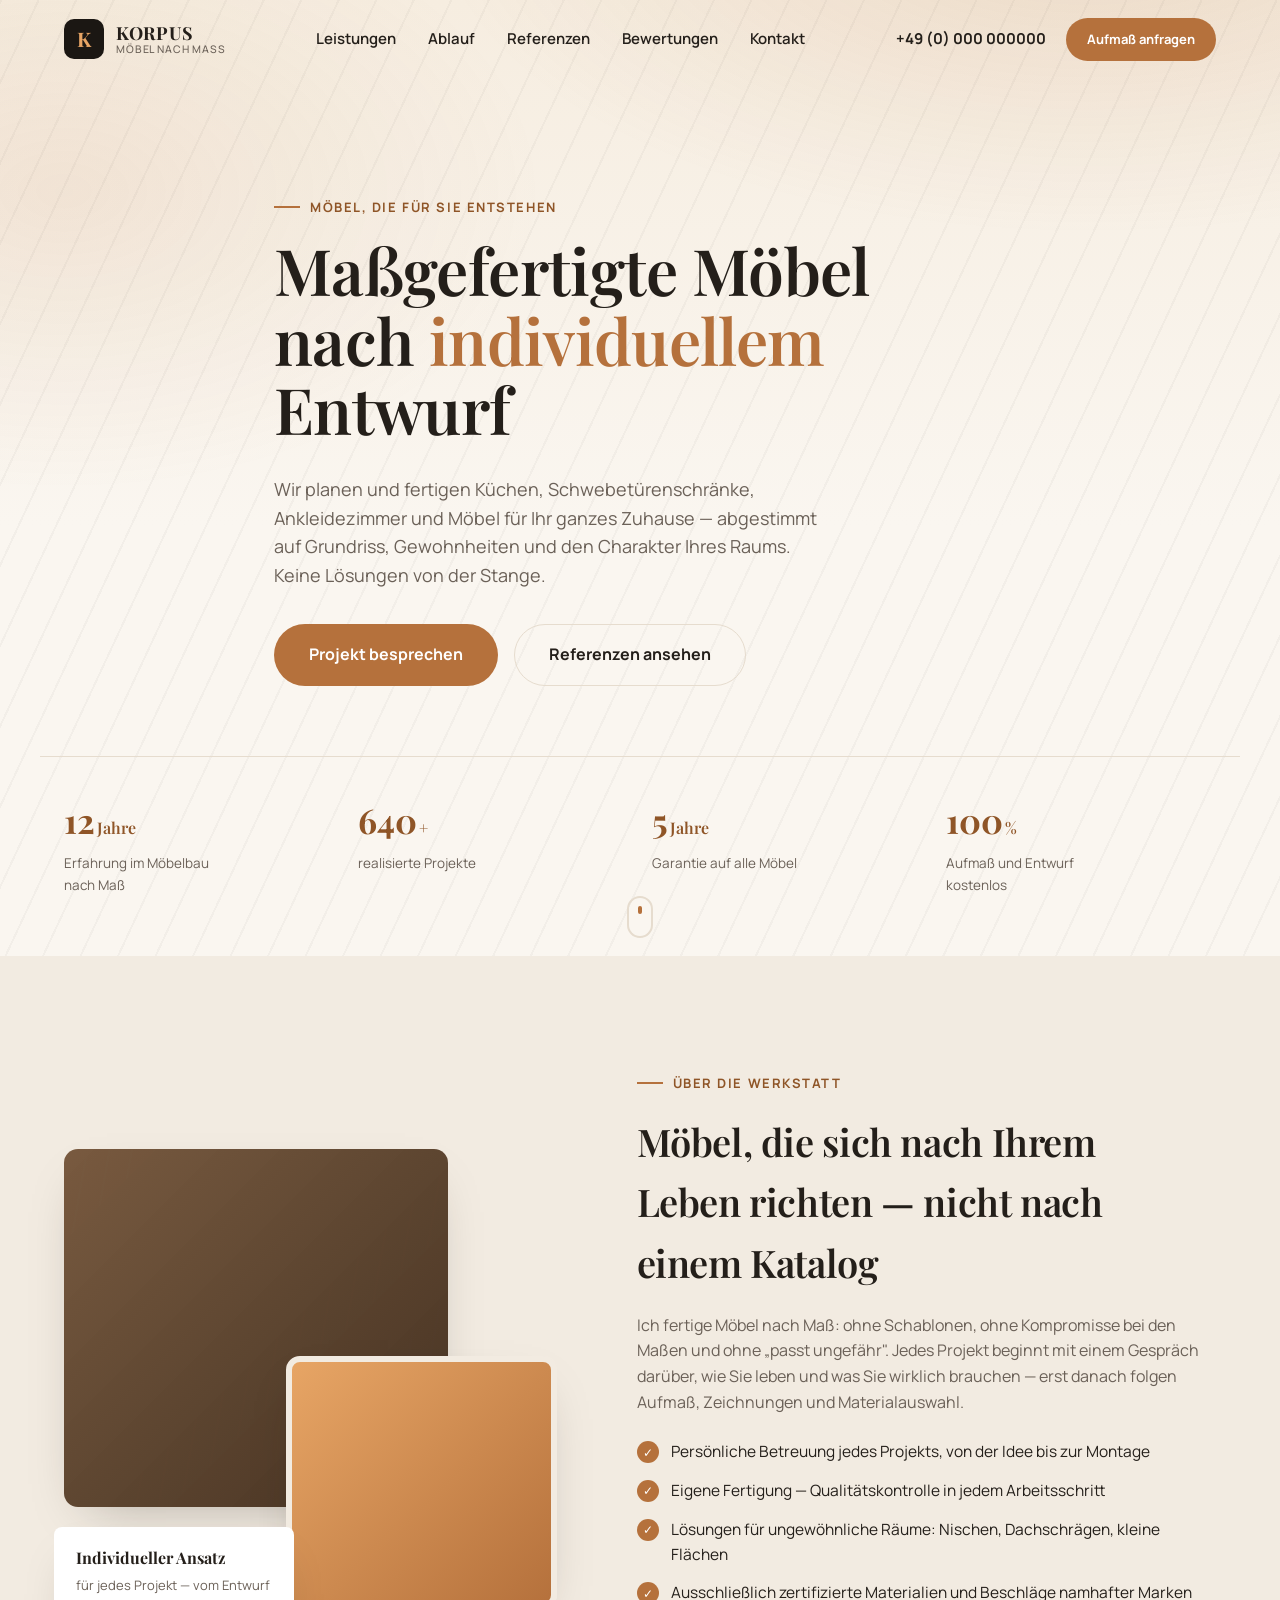
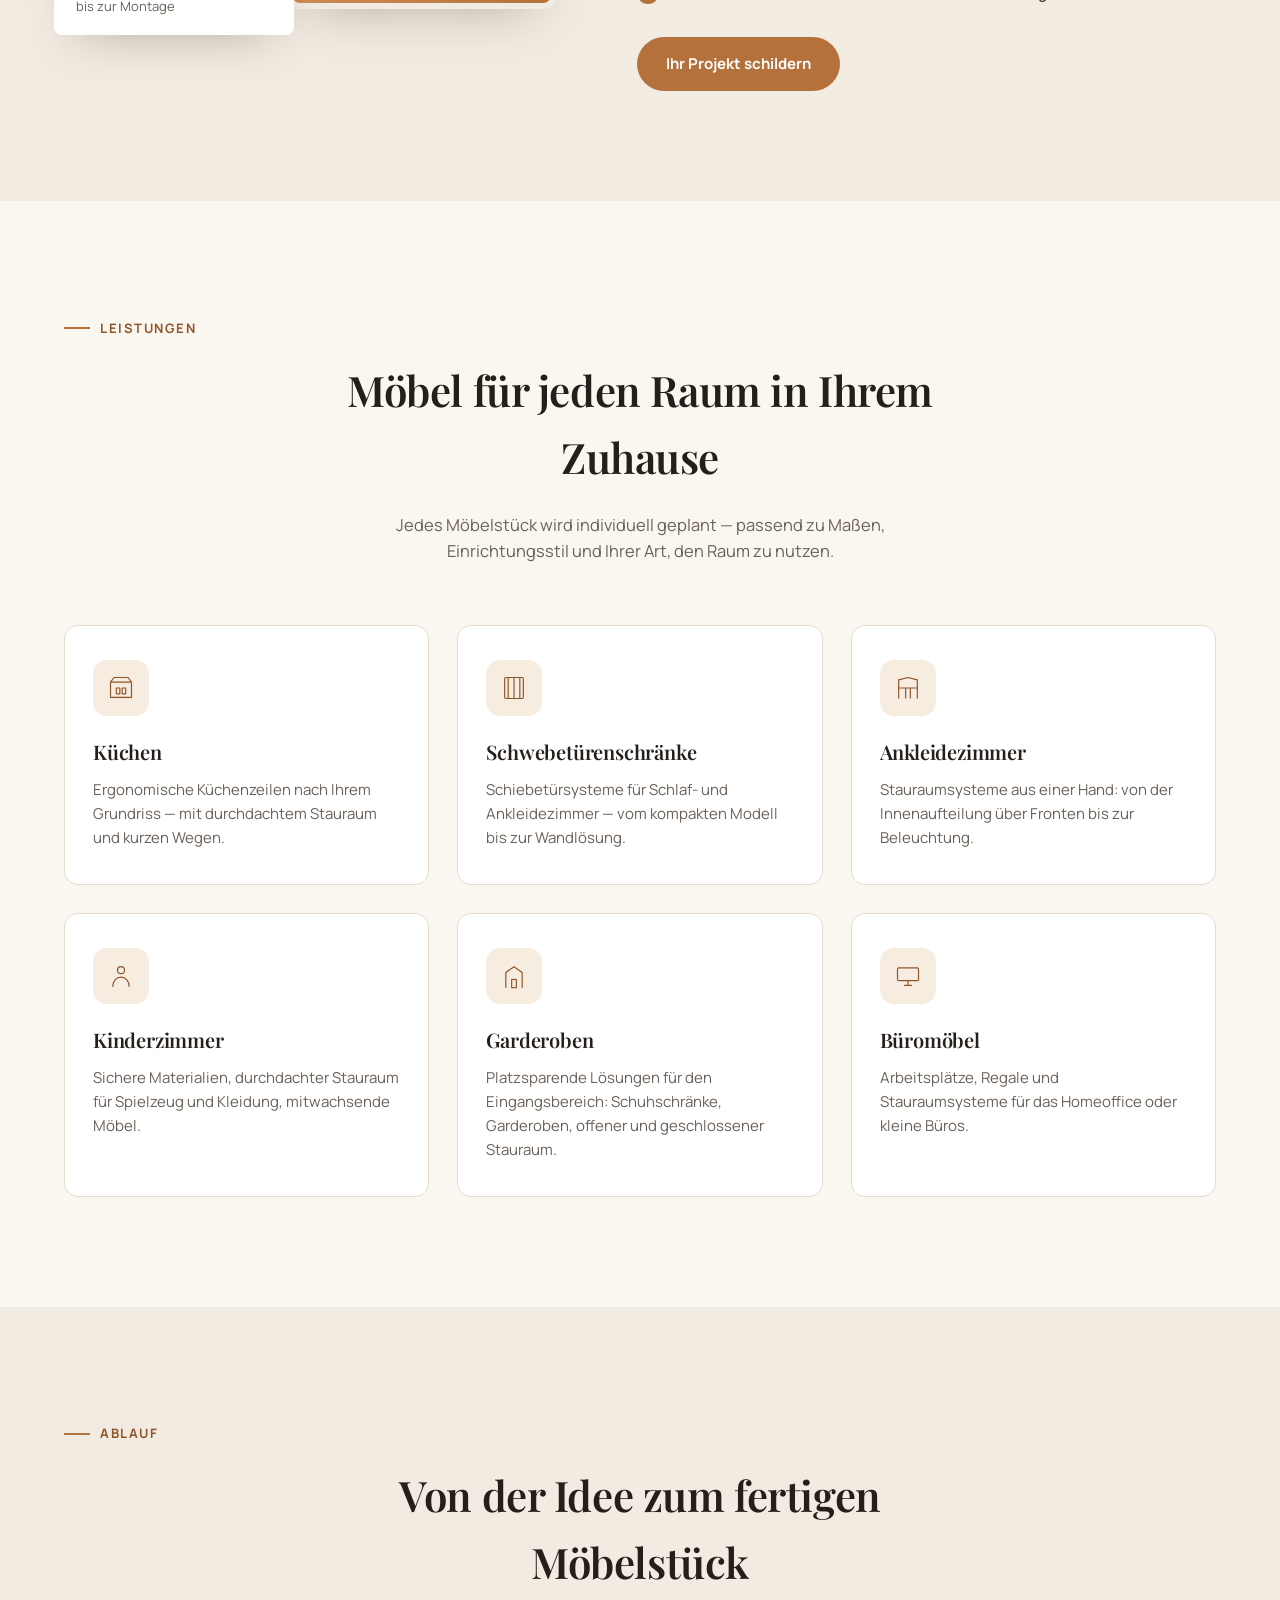
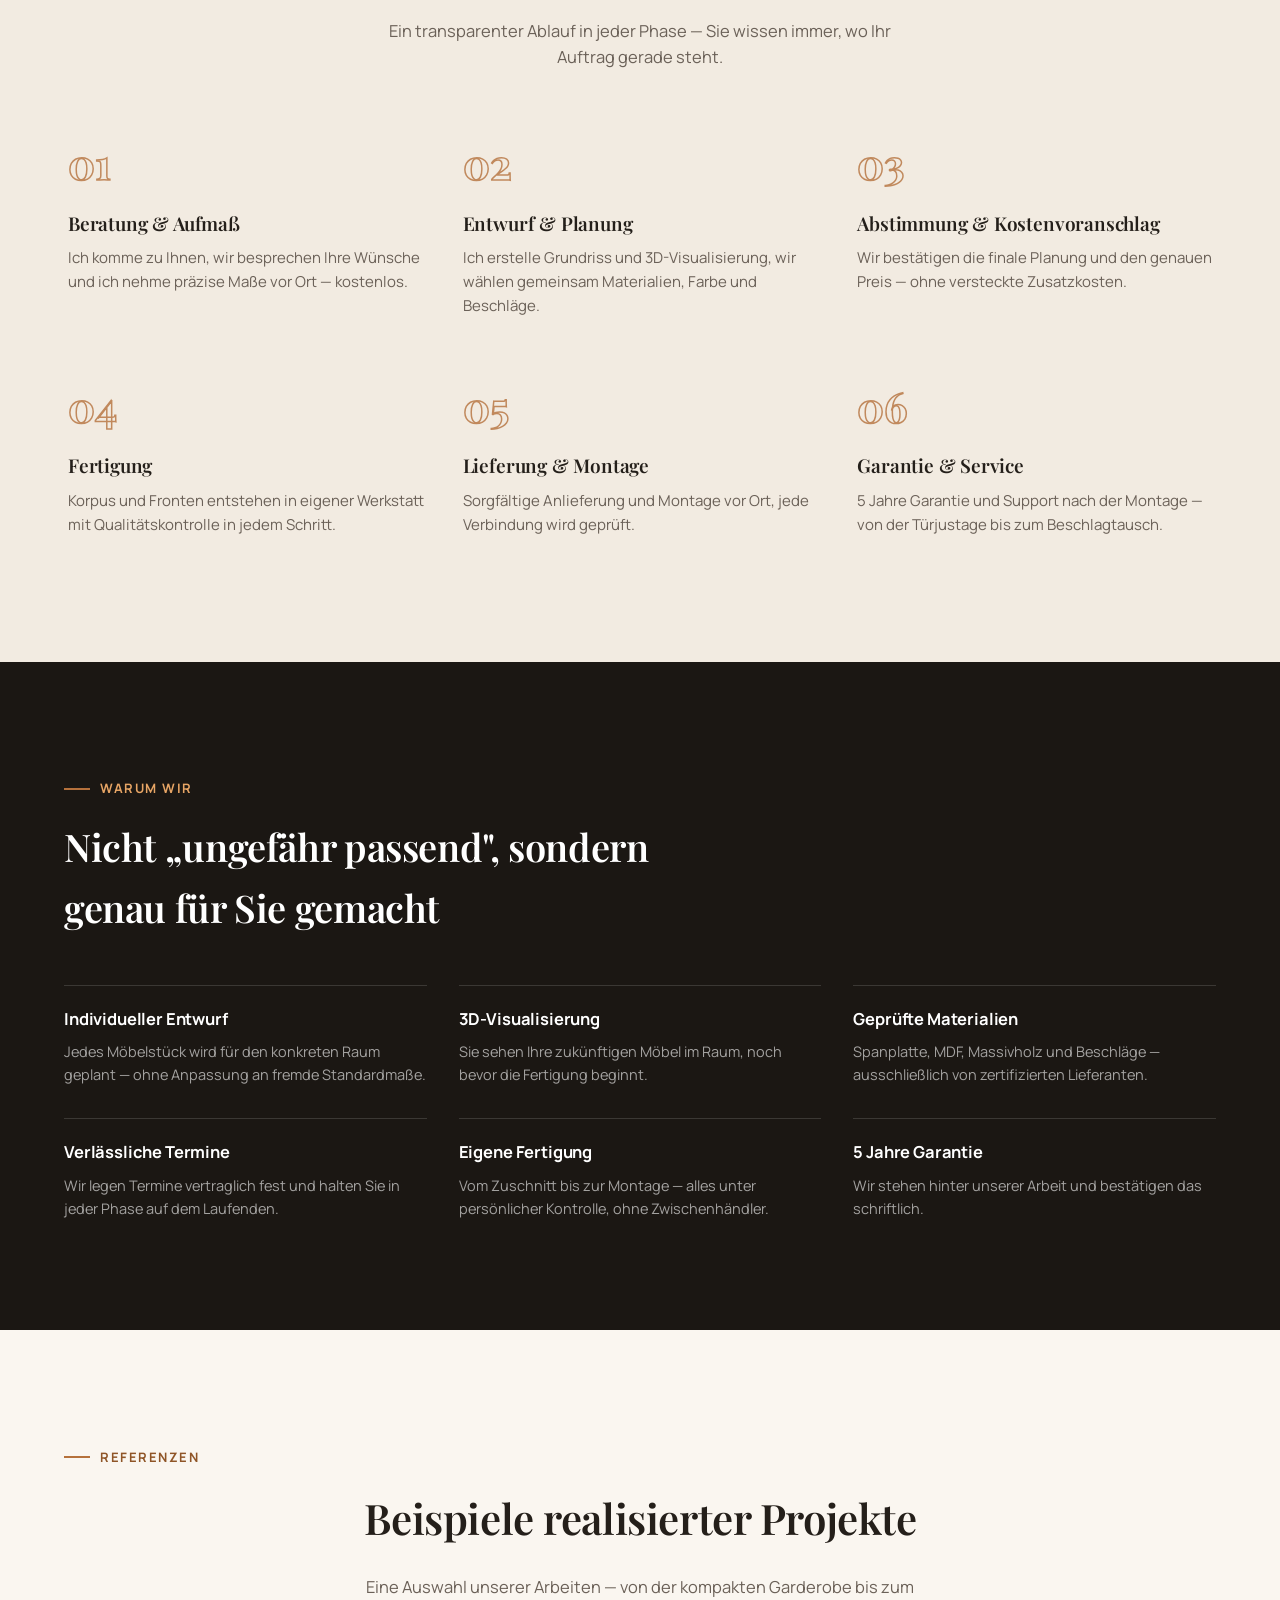
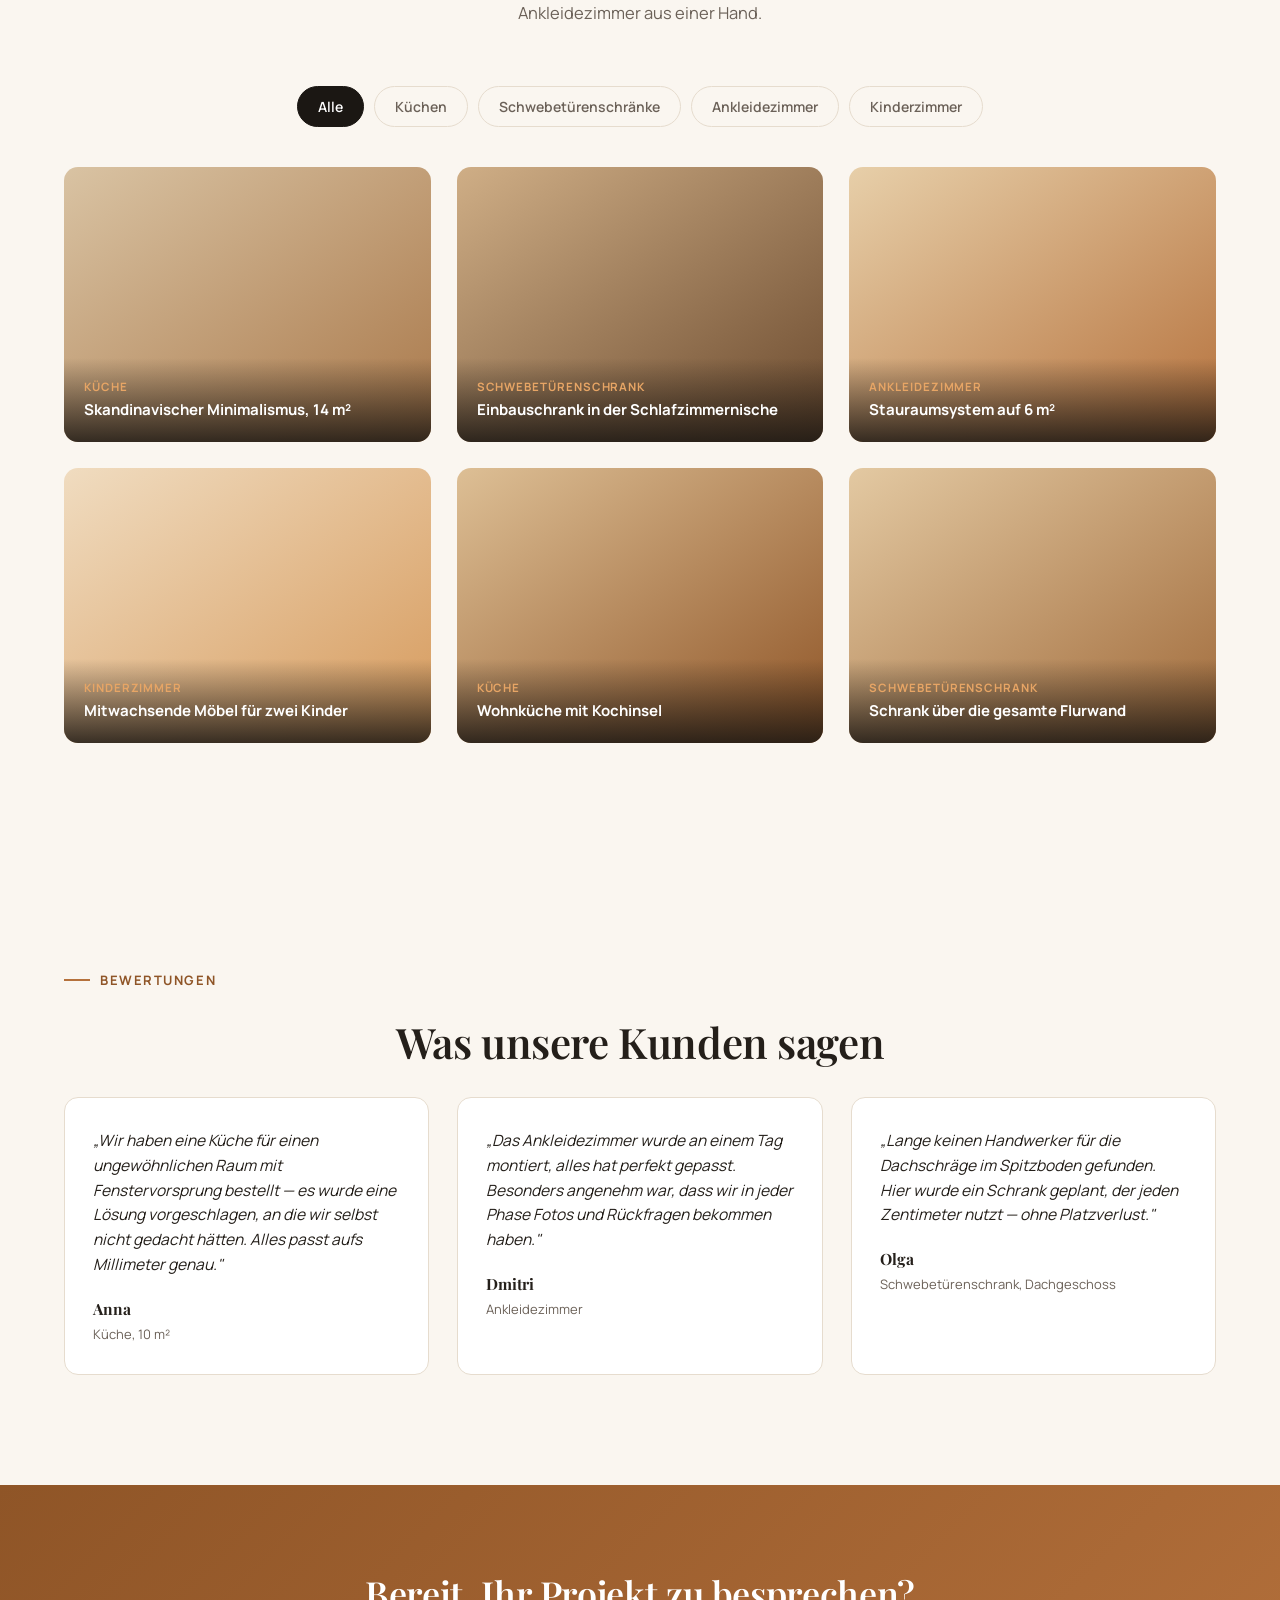
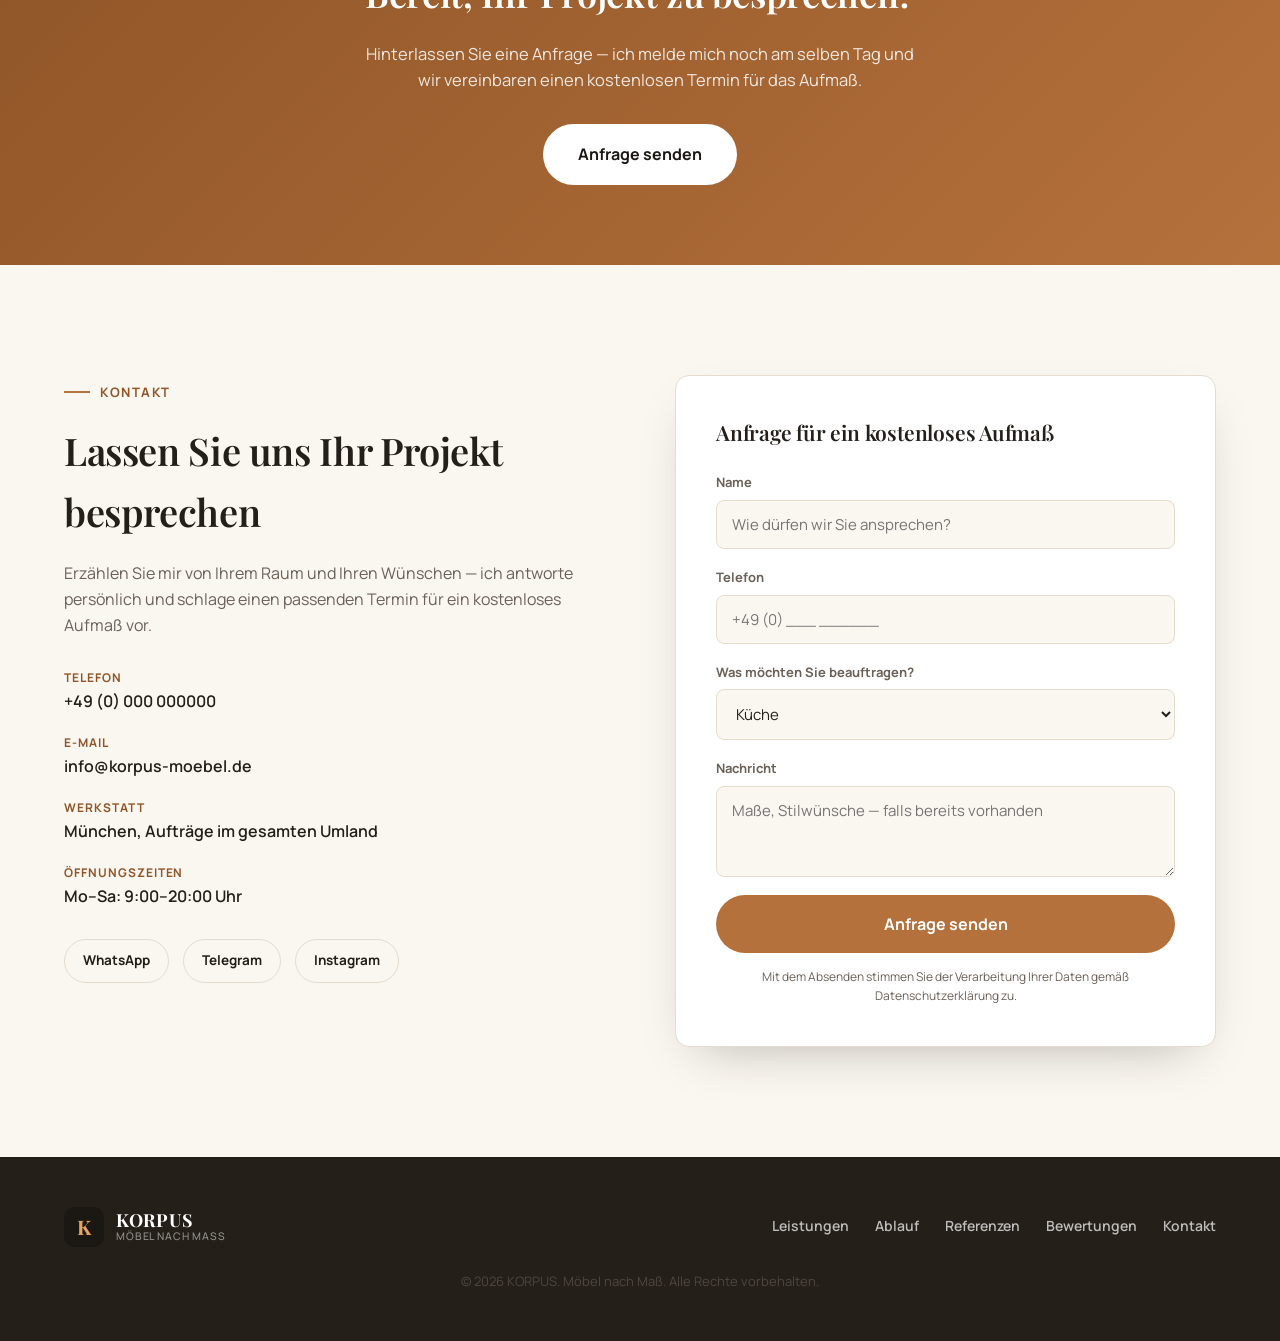
==== index.html @ 4385733b "Add custom furniture landing site (German) Single-page responsive site for a made-to-order cabinet f" ====
<!doctype html>
<html lang="de">
<head>
<meta charset="UTF-8">
<meta name="viewport" content="width=device-width, initial-scale=1.0">
<title>KORPUS — Möbel nach Maß mit individuellem Design</title>
<meta name="description" content="Wir planen und fertigen Möbel nach Maß: Küchen, Schwebetürenschränke, Ankleidezimmer, Kinderzimmer, Garderoben. Individuelle Beratung, präzises Aufmaß, Montage und Garantie.">
<link rel="icon" href="data:image/svg+xml,<svg xmlns=%22http://www.w3.org/2000/svg%22 viewBox=%220 0 100 100%22><rect width=%22100%22 height=%22100%22 rx=%2222%22 fill=%22%232b2620%22/><text x=%2250%22 y=%2266%22 font-size=%2258%22 font-family=%22Georgia,serif%22 fill=%22%23e7a565%22 text-anchor=%22middle%22>K</text></svg>">
<link rel="preconnect" href="https://fonts.googleapis.com">
<link href="https://fonts.googleapis.com/css2?family=Playfair+Display:ital,wght@0,500;0,600;0,700;1,500&family=Manrope:wght@400;500;600;700;800&display=swap" rel="stylesheet">
<link rel="stylesheet" href="css/style.css">
</head>
<body>

<div class="progress-bar" id="progressBar"></div>

<header class="site-header" id="siteHeader">
  <div class="container header-inner">
    <a href="#top" class="logo">
      <span class="logo-mark">K</span>
      <span class="logo-text">KORPUS<em>Möbel nach Maß</em></span>
    </a>

    <nav class="main-nav" id="mainNav">
      <a href="#services">Leistungen</a>
      <a href="#process">Ablauf</a>
      <a href="#works">Referenzen</a>
      <a href="#reviews">Bewertungen</a>
      <a href="#contacts">Kontakt</a>
    </nav>

    <div class="header-actions">
      <a href="tel:+490000000000" class="header-phone">+49 (0) 000 000000</a>
      <a href="#contacts" class="btn btn-primary btn-sm">Aufmaß anfragen</a>
      <button class="burger" id="burger" aria-label="Menü öffnen" aria-expanded="false">
        <span></span><span></span><span></span>
      </button>
    </div>
  </div>
</header>

<main id="top">

  <!-- HERO -->
  <section class="hero">
    <div class="hero-bg" aria-hidden="true"></div>
    <div class="container hero-inner">
      <p class="eyebrow reveal">Möbel, die für Sie entstehen</p>
      <h1 class="reveal">Maßgefertigte Möbel<br>nach <span class="accent">individuellem</span><br>Entwurf</h1>
      <p class="hero-text reveal">Wir planen und fertigen Küchen, Schwebetürenschränke, Ankleidezimmer und Möbel
        für Ihr ganzes Zuhause — abgestimmt auf Grundriss, Gewohnheiten und den Charakter Ihres Raums. Keine
        Lösungen von der Stange.</p>
      <div class="hero-actions reveal">
        <a href="#contacts" class="btn btn-primary btn-lg">Projekt besprechen</a>
        <a href="#works" class="btn btn-ghost btn-lg">Referenzen ansehen</a>
      </div>
    </div>
    <div class="hero-stats container reveal">
      <div class="stat"><span class="stat-num">12<small>Jahre</small></span><span class="stat-label">Erfahrung im Möbelbau nach Maß</span></div>
      <div class="stat"><span class="stat-num">640<small>+</small></span><span class="stat-label">realisierte Projekte</span></div>
      <div class="stat"><span class="stat-num">5<small>Jahre</small></span><span class="stat-label">Garantie auf alle Möbel</span></div>
      <div class="stat"><span class="stat-num">100<small>%</small></span><span class="stat-label">Aufmaß und Entwurf kostenlos</span></div>
    </div>
    <a href="#about" class="scroll-cue" aria-label="Nach unten scrollen"><span></span></a>
  </section>

  <!-- ABOUT -->
  <section class="about" id="about">
    <div class="container about-inner">
      <div class="about-visual reveal">
        <div class="visual-card visual-card-1"></div>
        <div class="visual-card visual-card-2"></div>
        <div class="visual-badge">
          <strong>Individueller Ansatz</strong>
          <span>für jedes Projekt — vom Entwurf bis zur Montage</span>
        </div>
      </div>
      <div class="about-content">
        <p class="eyebrow reveal">Über die Werkstatt</p>
        <h2 class="reveal">Möbel, die sich nach Ihrem Leben richten — nicht nach einem Katalog</h2>
        <p class="reveal">Ich fertige Möbel nach Maß: ohne Schablonen, ohne Kompromisse bei den Maßen und ohne
          „passt ungefähr". Jedes Projekt beginnt mit einem Gespräch darüber, wie Sie leben und was Sie wirklich
          brauchen — erst danach folgen Aufmaß, Zeichnungen und Materialauswahl.</p>
        <ul class="about-list reveal">
          <li><span class="check">✓</span>Persönliche Betreuung jedes Projekts, von der Idee bis zur Montage</li>
          <li><span class="check">✓</span>Eigene Fertigung — Qualitätskontrolle in jedem Arbeitsschritt</li>
          <li><span class="check">✓</span>Lösungen für ungewöhnliche Räume: Nischen, Dachschrägen, kleine Flächen</li>
          <li><span class="check">✓</span>Ausschließlich zertifizierte Materialien und Beschläge namhafter Marken</li>
        </ul>
        <a href="#contacts" class="btn btn-primary reveal">Ihr Projekt schildern</a>
      </div>
    </div>
  </section>

  <!-- SERVICES -->
  <section class="services" id="services">
    <div class="container">
      <p class="eyebrow reveal center">Leistungen</p>
      <h2 class="section-title reveal center">Möbel für jeden Raum in Ihrem Zuhause</h2>
      <p class="section-sub reveal center">Jedes Möbelstück wird individuell geplant — passend zu Maßen,
        Einrichtungsstil und Ihrer Art, den Raum zu nutzen.</p>

      <div class="services-grid">
        <article class="service-card reveal">
          <div class="service-icon">
            <svg viewBox="0 0 48 48" fill="none"><path d="M6 14h36M6 14v26h36V14M6 14l6-8h24l6 8M16 24h6v10h-6zM26 24h6v10h-6z" stroke="currentColor" stroke-width="2" stroke-linejoin="round"/></svg>
          </div>
          <h3>Küchen</h3>
          <p>Ergonomische Küchenzeilen nach Ihrem Grundriss — mit durchdachtem Stauraum und kurzen Wegen.</p>
        </article>

        <article class="service-card reveal">
          <div class="service-icon">
            <svg viewBox="0 0 48 48" fill="none"><rect x="8" y="6" width="32" height="36" rx="2" stroke="currentColor" stroke-width="2"/><path d="M24 6v36M14 6v36M34 6v36" stroke="currentColor" stroke-width="2"/></svg>
          </div>
          <h3>Schwebetürenschränke</h3>
          <p>Schiebetürsysteme für Schlaf- und Ankleidezimmer — vom kompakten Modell bis zur Wandlösung.</p>
        </article>

        <article class="service-card reveal">
          <div class="service-icon">
            <svg viewBox="0 0 48 48" fill="none"><path d="M8 42V10l16-4 16 4v32" stroke="currentColor" stroke-width="2" stroke-linejoin="round"/><path d="M8 24h32M20 24v18M28 24v18" stroke="currentColor" stroke-width="2"/></svg>
          </div>
          <h3>Ankleidezimmer</h3>
          <p>Stauraumsysteme aus einer Hand: von der Innenaufteilung über Fronten bis zur Beleuchtung.</p>
        </article>

        <article class="service-card reveal">
          <div class="service-icon">
            <svg viewBox="0 0 48 48" fill="none"><circle cx="24" cy="14" r="6" stroke="currentColor" stroke-width="2"/><path d="M10 42c0-9 6-16 14-16s14 7 14 16" stroke="currentColor" stroke-width="2" stroke-linecap="round"/></svg>
          </div>
          <h3>Kinderzimmer</h3>
          <p>Sichere Materialien, durchdachter Stauraum für Spielzeug und Kleidung, mitwachsende Möbel.</p>
        </article>

        <article class="service-card reveal">
          <div class="service-icon">
            <svg viewBox="0 0 48 48" fill="none"><path d="M10 44V18l14-10 14 10v26" stroke="currentColor" stroke-width="2" stroke-linejoin="round"/><rect x="20" y="30" width="8" height="14" stroke="currentColor" stroke-width="2"/></svg>
          </div>
          <h3>Garderoben</h3>
          <p>Platzsparende Lösungen für den Eingangsbereich: Schuhschränke, Garderoben, offener und geschlossener Stauraum.</p>
        </article>

        <article class="service-card reveal">
          <div class="service-icon">
            <svg viewBox="0 0 48 48" fill="none"><rect x="6" y="10" width="36" height="22" rx="2" stroke="currentColor" stroke-width="2"/><path d="M18 40h12M24 32v8" stroke="currentColor" stroke-width="2" stroke-linecap="round"/></svg>
          </div>
          <h3>Büromöbel</h3>
          <p>Arbeitsplätze, Regale und Stauraumsysteme für das Homeoffice oder kleine Büros.</p>
        </article>
      </div>
    </div>
  </section>

  <!-- PROCESS -->
  <section class="process" id="process">
    <div class="container">
      <p class="eyebrow reveal center">Ablauf</p>
      <h2 class="section-title reveal center">Von der Idee zum fertigen Möbelstück</h2>
      <p class="section-sub reveal center">Ein transparenter Ablauf in jeder Phase — Sie wissen immer, wo Ihr Auftrag gerade steht.</p>

      <div class="process-steps">
        <div class="process-step reveal">
          <span class="step-num">01</span>
          <h3>Beratung & Aufmaß</h3>
          <p>Ich komme zu Ihnen, wir besprechen Ihre Wünsche und ich nehme präzise Maße vor Ort — kostenlos.</p>
        </div>
        <div class="process-step reveal">
          <span class="step-num">02</span>
          <h3>Entwurf & Planung</h3>
          <p>Ich erstelle Grundriss und 3D-Visualisierung, wir wählen gemeinsam Materialien, Farbe und Beschläge.</p>
        </div>
        <div class="process-step reveal">
          <span class="step-num">03</span>
          <h3>Abstimmung & Kostenvoranschlag</h3>
          <p>Wir bestätigen die finale Planung und den genauen Preis — ohne versteckte Zusatzkosten.</p>
        </div>
        <div class="process-step reveal">
          <span class="step-num">04</span>
          <h3>Fertigung</h3>
          <p>Korpus und Fronten entstehen in eigener Werkstatt mit Qualitätskontrolle in jedem Schritt.</p>
        </div>
        <div class="process-step reveal">
          <span class="step-num">05</span>
          <h3>Lieferung & Montage</h3>
          <p>Sorgfältige Anlieferung und Montage vor Ort, jede Verbindung wird geprüft.</p>
        </div>
        <div class="process-step reveal">
          <span class="step-num">06</span>
          <h3>Garantie & Service</h3>
          <p>5 Jahre Garantie und Support nach der Montage — von der Türjustage bis zum Beschlagtausch.</p>
        </div>
      </div>
    </div>
  </section>

  <!-- WHY US -->
  <section class="why">
    <div class="container why-inner">
      <div class="why-content">
        <p class="eyebrow reveal">Warum wir</p>
        <h2 class="reveal">Nicht „ungefähr passend", sondern genau für Sie gemacht</h2>
        <div class="why-grid">
          <div class="why-item reveal">
            <h4>Individueller Entwurf</h4>
            <p>Jedes Möbelstück wird für den konkreten Raum geplant — ohne Anpassung an fremde Standardmaße.</p>
          </div>
          <div class="why-item reveal">
            <h4>3D-Visualisierung</h4>
            <p>Sie sehen Ihre zukünftigen Möbel im Raum, noch bevor die Fertigung beginnt.</p>
          </div>
          <div class="why-item reveal">
            <h4>Geprüfte Materialien</h4>
            <p>Spanplatte, MDF, Massivholz und Beschläge — ausschließlich von zertifizierten Lieferanten.</p>
          </div>
          <div class="why-item reveal">
            <h4>Verlässliche Termine</h4>
            <p>Wir legen Termine vertraglich fest und halten Sie in jeder Phase auf dem Laufenden.</p>
          </div>
          <div class="why-item reveal">
            <h4>Eigene Fertigung</h4>
            <p>Vom Zuschnitt bis zur Montage — alles unter persönlicher Kontrolle, ohne Zwischenhändler.</p>
          </div>
          <div class="why-item reveal">
            <h4>5 Jahre Garantie</h4>
            <p>Wir stehen hinter unserer Arbeit und bestätigen das schriftlich.</p>
          </div>
        </div>
      </div>
    </div>
  </section>

  <!-- PORTFOLIO -->
  <section class="works" id="works">
    <div class="container">
      <p class="eyebrow reveal center">Referenzen</p>
      <h2 class="section-title reveal center">Beispiele realisierter Projekte</h2>
      <p class="section-sub reveal center">Eine Auswahl unserer Arbeiten — von der kompakten Garderobe bis zum Ankleidezimmer aus einer Hand.</p>

      <div class="works-filter reveal center" role="tablist">
        <button class="filter-btn is-active" data-filter="all">Alle</button>
        <button class="filter-btn" data-filter="Küche">Küchen</button>
        <button class="filter-btn" data-filter="Schwebetürenschrank">Schwebetürenschränke</button>
        <button class="filter-btn" data-filter="Ankleidezimmer">Ankleidezimmer</button>
        <button class="filter-btn" data-filter="Kinderzimmer">Kinderzimmer</button>
      </div>

      <div class="works-grid" id="worksGrid">
        <figure class="work-card reveal" data-category="Küche"><div class="work-thumb work-thumb-1"></div><figcaption><span>Küche</span>Skandinavischer Minimalismus, 14 m²</figcaption></figure>
        <figure class="work-card reveal" data-category="Schwebetürenschrank"><div class="work-thumb work-thumb-2"></div><figcaption><span>Schwebetürenschrank</span>Einbauschrank in der Schlafzimmernische</figcaption></figure>
        <figure class="work-card reveal" data-category="Ankleidezimmer"><div class="work-thumb work-thumb-3"></div><figcaption><span>Ankleidezimmer</span>Stauraumsystem auf 6 m²</figcaption></figure>
        <figure class="work-card reveal" data-category="Kinderzimmer"><div class="work-thumb work-thumb-4"></div><figcaption><span>Kinderzimmer</span>Mitwachsende Möbel für zwei Kinder</figcaption></figure>
        <figure class="work-card reveal" data-category="Küche"><div class="work-thumb work-thumb-5"></div><figcaption><span>Küche</span>Wohnküche mit Kochinsel</figcaption></figure>
        <figure class="work-card reveal" data-category="Schwebetürenschrank"><div class="work-thumb work-thumb-6"></div><figcaption><span>Schwebetürenschrank</span>Schrank über die gesamte Flurwand</figcaption></figure>
      </div>
    </div>
  </section>

  <!-- TESTIMONIALS -->
  <section class="reviews" id="reviews">
    <div class="container">
      <p class="eyebrow reveal center">Bewertungen</p>
      <h2 class="section-title reveal center">Was unsere Kunden sagen</h2>

      <div class="reviews-grid">
        <blockquote class="review-card reveal">
          <p>„Wir haben eine Küche für einen ungewöhnlichen Raum mit Fenstervorsprung bestellt — es wurde eine
            Lösung vorgeschlagen, an die wir selbst nicht gedacht hätten. Alles passt aufs Millimeter genau."</p>
          <footer><strong>Anna</strong><span>Küche, 10 m²</span></footer>
        </blockquote>
        <blockquote class="review-card reveal">
          <p>„Das Ankleidezimmer wurde an einem Tag montiert, alles hat perfekt gepasst. Besonders angenehm war,
            dass wir in jeder Phase Fotos und Rückfragen bekommen haben."</p>
          <footer><strong>Dmitri</strong><span>Ankleidezimmer</span></footer>
        </blockquote>
        <blockquote class="review-card reveal">
          <p>„Lange keinen Handwerker für die Dachschräge im Spitzboden gefunden. Hier wurde ein Schrank
            geplant, der jeden Zentimeter nutzt — ohne Platzverlust."</p>
          <footer><strong>Olga</strong><span>Schwebetürenschrank, Dachgeschoss</span></footer>
        </blockquote>
      </div>
    </div>
  </section>

  <!-- CTA BANNER -->
  <section class="cta-banner">
    <div class="container cta-banner-inner reveal">
      <h2>Bereit, Ihr Projekt zu besprechen?</h2>
      <p>Hinterlassen Sie eine Anfrage — ich melde mich noch am selben Tag und wir vereinbaren einen kostenlosen Termin für das Aufmaß.</p>
      <a href="#contacts" class="btn btn-invert btn-lg">Anfrage senden</a>
    </div>
  </section>

  <!-- CONTACTS -->
  <section class="contacts" id="contacts">
    <div class="container contacts-inner">
      <div class="contacts-info">
        <p class="eyebrow reveal">Kontakt</p>
        <h2 class="reveal">Lassen Sie uns Ihr Projekt besprechen</h2>
        <p class="reveal">Erzählen Sie mir von Ihrem Raum und Ihren Wünschen — ich antworte persönlich und
          schlage einen passenden Termin für ein kostenloses Aufmaß vor.</p>

        <ul class="contacts-list reveal">
          <li>
            <span class="contact-label">Telefon</span>
            <a href="tel:+490000000000">+49 (0) 000 000000</a>
          </li>
          <li>
            <span class="contact-label">E-Mail</span>
            <a href="mailto:info@korpus-moebel.de">info@korpus-moebel.de</a>
          </li>
          <li>
            <span class="contact-label">Werkstatt</span>
            <span>München, Aufträge im gesamten Umland</span>
          </li>
          <li>
            <span class="contact-label">Öffnungszeiten</span>
            <span>Mo–Sa: 9:00–20:00 Uhr</span>
          </li>
        </ul>

        <div class="social-row reveal">
          <a href="#" aria-label="WhatsApp">WhatsApp</a>
          <a href="#" aria-label="Telegram">Telegram</a>
          <a href="#" aria-label="Instagram">Instagram</a>
        </div>
      </div>

      <form class="contact-form reveal" id="contactForm" novalidate>
        <h3>Anfrage für ein kostenloses Aufmaß</h3>

        <div class="form-row">
          <label for="name">Name</label>
          <input type="text" id="name" name="name" placeholder="Wie dürfen wir Sie ansprechen?" required>
        </div>

        <div class="form-row">
          <label for="phone">Telefon</label>
          <input type="tel" id="phone" name="phone" placeholder="+49 (0) ___ ______" required>
        </div>

        <div class="form-row">
          <label for="type">Was möchten Sie beauftragen?</label>
          <select id="type" name="type">
            <option value="Küche">Küche</option>
            <option value="Schwebetürenschrank">Schwebetürenschrank</option>
            <option value="Ankleidezimmer">Ankleidezimmer</option>
            <option value="Kinderzimmer">Kinderzimmer</option>
            <option value="Garderobe">Garderobe</option>
            <option value="Sonstiges">Sonstiges</option>
          </select>
        </div>

        <div class="form-row">
          <label for="message">Nachricht</label>
          <textarea id="message" name="message" rows="3" placeholder="Maße, Stilwünsche — falls bereits vorhanden"></textarea>
        </div>

        <button type="submit" class="btn btn-primary btn-lg btn-block">Anfrage senden</button>
        <p class="form-note">Mit dem Absenden stimmen Sie der Verarbeitung Ihrer Daten gemäß Datenschutzerklärung zu.</p>

        <div class="form-success" id="formSuccess" role="status">
          Vielen Dank! Ihre Anfrage wurde gesendet — ich melde mich in Kürze bei Ihnen.
        </div>
      </form>
    </div>
  </section>

</main>

<footer class="site-footer">
  <div class="container footer-inner">
    <a href="#top" class="logo logo-footer">
      <span class="logo-mark">K</span>
      <span class="logo-text">KORPUS<em>Möbel nach Maß</em></span>
    </a>

    <nav class="footer-nav">
      <a href="#services">Leistungen</a>
      <a href="#process">Ablauf</a>
      <a href="#works">Referenzen</a>
      <a href="#reviews">Bewertungen</a>
      <a href="#contacts">Kontakt</a>
    </nav>

    <p class="footer-copy">© <span id="year"></span> KORPUS. Möbel nach Maß. Alle Rechte vorbehalten.</p>
  </div>
</footer>

<script src="js/script.js"></script>
</body>
</html>
---- css/style.css ----
/* ===================== Variables ===================== */
:root {
  --color-bg: #faf6f0;
  --color-bg-alt: #f2ebe1;
  --color-surface: #ffffff;
  --color-ink: #241f1a;
  --color-ink-soft: #6b6158;
  --color-line: #e6dcce;

  --color-dark: #1b1713;
  --color-dark-alt: #241f19;

  --color-accent: #b5713c;
  --color-accent-dark: #8f5527;
  --color-accent-light: #e7a565;
  --color-cream: #f6ede0;

  --font-head: 'Playfair Display', Georgia, serif;
  --font-body: 'Manrope', -apple-system, BlinkMacSystemFont, sans-serif;

  --container: 1200px;
  --radius: 14px;
  --radius-sm: 8px;
  --shadow-soft: 0 20px 50px -25px rgba(36, 31, 26, 0.35);
  --transition: 0.35s cubic-bezier(.22,.61,.36,1);
}

/* ===================== Reset ===================== */
* { box-sizing: border-box; }
html { scroll-behavior: smooth; }
body {
  margin: 0;
  font-family: var(--font-body);
  color: var(--color-ink);
  background: var(--color-bg);
  line-height: 1.6;
  -webkit-font-smoothing: antialiased;
}
img { max-width: 100%; display: block; }
a { color: inherit; text-decoration: none; }
ul { list-style: none; margin: 0; padding: 0; }
h1, h2, h3, h4 { font-family: var(--font-head); font-weight: 600; margin: 0 0 .5em; letter-spacing: -0.01em; }
p { margin: 0 0 1em; color: var(--color-ink-soft); }
button { font-family: inherit; cursor: pointer; }
.container { width: 100%; max-width: var(--container); margin: 0 auto; padding: 0 24px; }
.accent { color: var(--color-accent); }

/* ===================== Reveal animation ===================== */
.reveal { opacity: 0; transform: translateY(24px); transition: opacity .8s ease, transform .8s ease; }
.reveal.is-visible { opacity: 1; transform: translateY(0); }
.center { text-align: center; }

/* ===================== Progress bar ===================== */
.progress-bar {
  position: fixed; top: 0; left: 0; height: 3px; width: 0%;
  background: linear-gradient(90deg, var(--color-accent-light), var(--color-accent));
  z-index: 1100; transition: width .1s linear;
}

/* ===================== Buttons ===================== */
.btn {
  display: inline-flex; align-items: center; justify-content: center;
  padding: 14px 28px; border-radius: 100px; font-weight: 700; font-size: 15px;
  border: 1px solid transparent; transition: transform var(--transition), background var(--transition), color var(--transition), border-color var(--transition);
  white-space: nowrap;
}
.btn-primary { background: var(--color-accent); color: #fff; }
.btn-primary:hover { background: var(--color-accent-dark); transform: translateY(-2px); }
.btn-ghost { background: transparent; color: var(--color-ink); border-color: var(--color-line); }
.btn-ghost:hover { border-color: var(--color-accent); color: var(--color-accent); transform: translateY(-2px); }
.btn-invert { background: #fff; color: var(--color-dark); }
.btn-invert:hover { background: var(--color-cream); transform: translateY(-2px); }
.btn-sm { padding: 10px 20px; font-size: 13px; }
.btn-lg { padding: 17px 34px; font-size: 16px; }
.btn-block { width: 100%; }

/* ===================== Header ===================== */
.site-header {
  position: fixed; top: 0; left: 0; right: 0; z-index: 1000;
  padding: 18px 0; background: rgba(250, 246, 240, 0);
  transition: background var(--transition), box-shadow var(--transition), padding var(--transition);
}
.site-header.is-scrolled {
  background: rgba(250, 246, 240, 0.92); backdrop-filter: blur(10px);
  box-shadow: 0 1px 0 var(--color-line); padding: 12px 0;
}
.header-inner { display: flex; align-items: center; justify-content: space-between; gap: 24px; }

.logo { display: flex; align-items: center; gap: 12px; font-family: var(--font-head); font-weight: 700; }
.logo-mark {
  width: 40px; height: 40px; border-radius: 10px; display: flex; align-items: center; justify-content: center;
  background: var(--color-dark); color: var(--color-accent-light); font-size: 20px; flex-shrink: 0;
}
.logo-text { display: flex; flex-direction: column; font-size: 18px; line-height: 1.1; letter-spacing: .04em; }
.logo-text em { font-style: normal; font-family: var(--font-body); font-size: 10.5px; font-weight: 500; letter-spacing: .08em; text-transform: uppercase; color: var(--color-ink-soft); }

.main-nav { display: flex; gap: 32px; }
.main-nav a { font-size: 15px; font-weight: 600; position: relative; padding: 4px 0; }
.main-nav a::after { content: ''; position: absolute; left: 0; bottom: 0; width: 0; height: 2px; background: var(--color-accent); transition: width var(--transition); }
.main-nav a:hover::after { width: 100%; }

.header-actions { display: flex; align-items: center; gap: 20px; }
.header-phone { font-weight: 700; font-size: 15px; display: none; }

.burger {
  display: none; flex-direction: column; justify-content: center; gap: 5px;
  width: 40px; height: 40px; background: none; border: none; padding: 0;
}
.burger span { width: 100%; height: 2px; background: var(--color-ink); border-radius: 2px; transition: var(--transition); }
.burger.is-active span:nth-child(1) { transform: translateY(7px) rotate(45deg); }
.burger.is-active span:nth-child(2) { opacity: 0; }
.burger.is-active span:nth-child(3) { transform: translateY(-7px) rotate(-45deg); }

@media (min-width: 861px) { .header-phone { display: inline-flex; } }

/* ===================== Hero ===================== */
.hero { position: relative; padding: 190px 0 60px; overflow: hidden; }
.hero-bg {
  position: absolute; inset: 0; z-index: -1;
  background:
    radial-gradient(1100px 550px at 85% -10%, rgba(181,113,60,0.16), transparent 60%),
    radial-gradient(800px 500px at 5% 20%, rgba(181,113,60,0.10), transparent 60%),
    linear-gradient(180deg, var(--color-cream) 0%, var(--color-bg) 55%);
}
.hero-bg::before {
  content: ''; position: absolute; inset: 0;
  background-image: repeating-linear-gradient(115deg, rgba(36,31,26,0.035) 0px, rgba(36,31,26,0.035) 2px, transparent 2px, transparent 34px);
}
.hero-inner { max-width: 780px; }
.eyebrow {
  display: inline-flex; align-items: center; gap: 10px; font-weight: 700; font-size: 13px;
  letter-spacing: .12em; text-transform: uppercase; color: var(--color-accent-dark); margin-bottom: 18px;
}
.eyebrow::before { content: ''; width: 26px; height: 2px; background: var(--color-accent); display: inline-block; }
h1 { font-size: clamp(38px, 5.6vw, 64px); line-height: 1.08; }
.hero-text { font-size: 18px; max-width: 560px; margin-bottom: 34px; }
.hero-actions { display: flex; gap: 16px; flex-wrap: wrap; margin-bottom: 70px; }

.hero-stats {
  display: grid; grid-template-columns: repeat(4, 1fr); gap: 24px;
  border-top: 1px solid var(--color-line); padding-top: 36px;
}
.stat { display: flex; flex-direction: column; gap: 6px; }
.stat-num { font-family: var(--font-head); font-size: 34px; font-weight: 700; color: var(--color-accent-dark); }
.stat-num small { font-size: 16px; font-weight: 600; margin-left: 2px; }
.stat-label { font-size: 13.5px; color: var(--color-ink-soft); max-width: 160px; }

.scroll-cue { position: absolute; left: 50%; bottom: 18px; transform: translateX(-50%); display: none; }
.scroll-cue span { display: block; width: 26px; height: 42px; border: 2px solid var(--color-line); border-radius: 20px; position: relative; }
.scroll-cue span::before {
  content: ''; position: absolute; top: 8px; left: 50%; width: 4px; height: 8px; margin-left: -2px;
  background: var(--color-accent); border-radius: 4px; animation: cue 1.6s infinite;
}
@keyframes cue { 0% { opacity: 1; transform: translateY(0); } 100% { opacity: 0; transform: translateY(14px); } }
@media (min-width: 700px) { .scroll-cue { display: block; } }

/* ===================== Section shared ===================== */
section { padding: 110px 0; }
.section-title { font-size: clamp(28px, 4vw, 42px); max-width: 700px; margin-left: auto; margin-right: auto; }
.section-sub { max-width: 560px; margin: 0 auto 60px; font-size: 16.5px; }

/* ===================== About ===================== */
.about { background: var(--color-bg-alt); }
.about-inner { display: grid; grid-template-columns: 0.85fr 1fr; gap: 80px; align-items: center; }
.about-visual { position: relative; height: 460px; }
.visual-card { position: absolute; border-radius: var(--radius); box-shadow: var(--shadow-soft); }
.visual-card-1 {
  width: 78%; height: 78%; top: 0; left: 0;
  background: linear-gradient(135deg, #6b4a2e, #3a2717);
  background-image:
    linear-gradient(135deg, rgba(107,74,46,.9), rgba(58,39,23,.95)),
    repeating-linear-gradient(100deg, rgba(255,255,255,.05) 0px, rgba(255,255,255,.05) 2px, transparent 2px, transparent 22px);
}
.visual-card-2 {
  width: 55%; height: 55%; bottom: 0; right: 0;
  background: linear-gradient(135deg, var(--color-accent-light), var(--color-accent));
  border: 6px solid var(--color-bg-alt);
}
.visual-badge {
  position: absolute; left: -10px; bottom: -26px; background: #fff; padding: 18px 22px;
  border-radius: var(--radius-sm); box-shadow: var(--shadow-soft); max-width: 240px; display: flex; flex-direction: column; gap: 4px;
}
.visual-badge strong { font-family: var(--font-head); font-size: 16px; }
.visual-badge span { font-size: 13px; color: var(--color-ink-soft); }

.about-content h2 { font-size: clamp(26px, 3.6vw, 38px); max-width: 520px; }
.about-list { display: flex; flex-direction: column; gap: 14px; margin: 24px 0 32px; }
.about-list li { display: flex; gap: 12px; align-items: flex-start; font-size: 15.5px; color: var(--color-ink); }
.check {
  flex-shrink: 0; width: 22px; height: 22px; border-radius: 50%; background: var(--color-accent);
  color: #fff; font-size: 12px; display: flex; align-items: center; justify-content: center; margin-top: 2px;
}

/* ===================== Services ===================== */
.services-grid { display: grid; grid-template-columns: repeat(3, 1fr); gap: 28px; }
.service-card {
  background: var(--color-surface); border: 1px solid var(--color-line); border-radius: var(--radius);
  padding: 34px 28px; transition: transform var(--transition), box-shadow var(--transition), border-color var(--transition);
}
.service-card:hover { transform: translateY(-6px); box-shadow: var(--shadow-soft); border-color: transparent; }
.service-icon {
  width: 56px; height: 56px; border-radius: 14px; background: var(--color-cream); color: var(--color-accent-dark);
  display: flex; align-items: center; justify-content: center; margin-bottom: 20px;
}
.service-icon svg { width: 28px; height: 28px; }
.service-card h3 { font-size: 20px; margin-bottom: 10px; }
.service-card p { font-size: 15px; margin: 0; }

/* ===================== Process ===================== */
.process { background: var(--color-bg-alt); }
.process-steps { display: grid; grid-template-columns: repeat(3, 1fr); gap: 40px 32px; }
.process-step { position: relative; padding-left: 4px; }
.step-num {
  font-family: var(--font-head); font-size: 42px; font-weight: 700; color: transparent;
  -webkit-text-stroke: 1.5px var(--color-accent); display: block; margin-bottom: 10px; opacity: .8;
}
.process-step h3 { font-size: 19px; margin-bottom: 8px; }
.process-step p { font-size: 15px; }

/* ===================== Why us ===================== */
.why { background: var(--color-dark); color: #fff; }
.why .eyebrow { color: var(--color-accent-light); }
.why h2 { color: #fff; font-size: clamp(26px, 3.6vw, 38px); max-width: 640px; }
.why-grid { display: grid; grid-template-columns: repeat(3, 1fr); gap: 32px; margin-top: 46px; }
.why-item { border-top: 1px solid rgba(255,255,255,.14); padding-top: 20px; }
.why-item h4 { color: #fff; font-family: var(--font-body); font-size: 16.5px; font-weight: 700; margin-bottom: 8px; }
.why-item p { color: rgba(255,255,255,.6); font-size: 14.5px; margin: 0; }

/* ===================== Works / portfolio ===================== */
.works-filter { display: flex; gap: 10px; flex-wrap: wrap; justify-content: center; margin-bottom: 40px; }
.filter-btn {
  padding: 10px 20px; border-radius: 100px; border: 1px solid var(--color-line); background: transparent;
  font-weight: 600; font-size: 14px; color: var(--color-ink-soft); transition: var(--transition);
}
.filter-btn:hover { border-color: var(--color-accent); color: var(--color-accent-dark); }
.filter-btn.is-active { background: var(--color-dark); border-color: var(--color-dark); color: #fff; }

.works-grid { display: grid; grid-template-columns: repeat(3, 1fr); gap: 26px; }
.work-card { margin: 0; overflow: hidden; border-radius: var(--radius); position: relative; transition: opacity .3s ease, transform .3s ease; }
.work-thumb { aspect-ratio: 4/3; transition: transform .6s ease; }
.work-card:hover .work-thumb { transform: scale(1.06); }
.work-thumb-1 { background: linear-gradient(145deg, #d9c3a3, #a9784a); }
.work-thumb-2 { background: linear-gradient(145deg, #cfae86, #6b4a2e); }
.work-thumb-3 { background: linear-gradient(145deg, #e7cfa9, #b5713c); }
.work-thumb-4 { background: linear-gradient(145deg, #f0dcc0, #d69a5c); }
.work-thumb-5 { background: linear-gradient(145deg, #ddbf95, #8f5527); }
.work-thumb-6 { background: linear-gradient(145deg, #e3c9a2, #a06a3a); }
.work-card figcaption {
  position: absolute; left: 0; right: 0; bottom: 0; padding: 20px;
  background: linear-gradient(0deg, rgba(27,23,19,.85), transparent);
  color: #fff; font-weight: 700; font-size: 15px; display: flex; flex-direction: column; gap: 2px;
}
.work-card figcaption span { font-size: 11.5px; text-transform: uppercase; letter-spacing: .08em; color: var(--color-accent-light); font-weight: 700; }
.work-card.is-hidden { display: none; }

/* ===================== Reviews ===================== */
.reviews-grid { display: grid; grid-template-columns: repeat(3, 1fr); gap: 28px; }
.review-card {
  background: var(--color-surface); border: 1px solid var(--color-line); border-radius: var(--radius);
  padding: 30px 28px; margin: 0; display: flex; flex-direction: column; gap: 20px;
}
.review-card p { color: var(--color-ink); font-size: 15.5px; font-style: italic; margin: 0; }
.review-card footer { display: flex; flex-direction: column; gap: 2px; }
.review-card strong { font-family: var(--font-head); font-size: 15.5px; }
.review-card span { font-size: 13px; color: var(--color-ink-soft); }

/* ===================== CTA banner ===================== */
.cta-banner { background: linear-gradient(135deg, var(--color-accent-dark), var(--color-accent)); padding: 80px 0; }
.cta-banner-inner { text-align: center; max-width: 620px; margin: 0 auto; }
.cta-banner h2 { color: #fff; font-size: clamp(26px, 4vw, 36px); }
.cta-banner p { color: rgba(255,255,255,.85); font-size: 16.5px; margin-bottom: 30px; }

/* ===================== Contacts ===================== */
.contacts-inner { display: grid; grid-template-columns: 1fr 1fr; gap: 70px; align-items: start; }
.contacts-info h2 { font-size: clamp(26px, 3.6vw, 38px); }
.contacts-list { display: flex; flex-direction: column; gap: 18px; margin: 30px 0; }
.contacts-list li { display: flex; flex-direction: column; gap: 2px; font-size: 16px; font-weight: 600; }
.contact-label { font-size: 12px; font-weight: 700; text-transform: uppercase; letter-spacing: .08em; color: var(--color-accent-dark); }
.contacts-list a:hover { color: var(--color-accent); }
.social-row { display: flex; gap: 14px; }
.social-row a {
  padding: 10px 18px; border: 1px solid var(--color-line); border-radius: 100px; font-size: 13.5px; font-weight: 700;
  transition: var(--transition);
}
.social-row a:hover { border-color: var(--color-accent); color: var(--color-accent-dark); }

.contact-form {
  background: var(--color-surface); border: 1px solid var(--color-line); border-radius: var(--radius);
  padding: 40px; box-shadow: var(--shadow-soft); position: relative;
}
.contact-form h3 { font-size: 21px; margin-bottom: 22px; }
.form-row { margin-bottom: 18px; display: flex; flex-direction: column; gap: 7px; }
.form-row label { font-size: 13px; font-weight: 700; color: var(--color-ink-soft); }
.form-row input, .form-row select, .form-row textarea {
  font-family: inherit; font-size: 15px; padding: 13px 15px; border-radius: var(--radius-sm);
  border: 1px solid var(--color-line); background: var(--color-bg); color: var(--color-ink); resize: vertical;
  transition: border-color var(--transition), box-shadow var(--transition);
}
.form-row input:focus, .form-row select:focus, .form-row textarea:focus {
  outline: none; border-color: var(--color-accent); box-shadow: 0 0 0 3px rgba(181,113,60,.15);
}
.form-note { font-size: 12px; color: var(--color-ink-soft); margin: 14px 0 0; text-align: center; }
.form-success {
  display: none; margin-top: 18px; padding: 14px 16px; border-radius: var(--radius-sm);
  background: #eef7ee; color: #2f6b2f; font-size: 14px; font-weight: 600; text-align: center;
}
.form-success.is-visible { display: block; }

/* ===================== Footer ===================== */
.site-footer { background: var(--color-dark-alt); color: rgba(255,255,255,.65); padding: 50px 0; }
.footer-inner { display: flex; align-items: center; justify-content: space-between; flex-wrap: wrap; gap: 24px; }
.logo-footer .logo-text { color: #fff; }
.logo-footer .logo-text em { color: rgba(255,255,255,.5); }
.footer-nav { display: flex; gap: 26px; flex-wrap: wrap; }
.footer-nav a { font-size: 14px; font-weight: 600; color: rgba(255,255,255,.7); }
.footer-nav a:hover { color: var(--color-accent-light); }
.footer-copy { font-size: 13px; margin: 0; width: 100%; text-align: center; opacity: .6; }

/* ===================== Responsive ===================== */
@media (max-width: 1024px) {
  .about-inner, .contacts-inner { grid-template-columns: 1fr; gap: 50px; }
  .about-visual { height: 380px; max-width: 480px; }
  .services-grid, .why-grid, .works-grid, .reviews-grid { grid-template-columns: repeat(2, 1fr); }
  .process-steps { grid-template-columns: repeat(2, 1fr); }
}

@media (max-width: 860px) {
  .main-nav { display: none; }
  .burger { display: flex; }
  .header-actions .btn-sm { display: none; }
  .main-nav.is-open {
    display: flex; flex-direction: column; gap: 0; position: fixed; top: 72px; left: 16px; right: 16px;
    background: #fff; border-radius: var(--radius); box-shadow: var(--shadow-soft); padding: 8px; border: 1px solid var(--color-line);
  }
  .main-nav.is-open a { padding: 14px 16px; border-radius: var(--radius-sm); }
  .main-nav.is-open a:hover { background: var(--color-bg-alt); }
  .main-nav.is-open a::after { display: none; }
  .hero { padding-top: 150px; }
  .hero-stats { grid-template-columns: repeat(2, 1fr); }
}

@media (max-width: 640px) {
  section { padding: 76px 0; }
  .services-grid, .why-grid, .works-grid, .reviews-grid, .process-steps { grid-template-columns: 1fr; }
  .hero-actions { flex-direction: column; }
  .hero-actions .btn { width: 100%; }
  .contact-form { padding: 26px; }
}
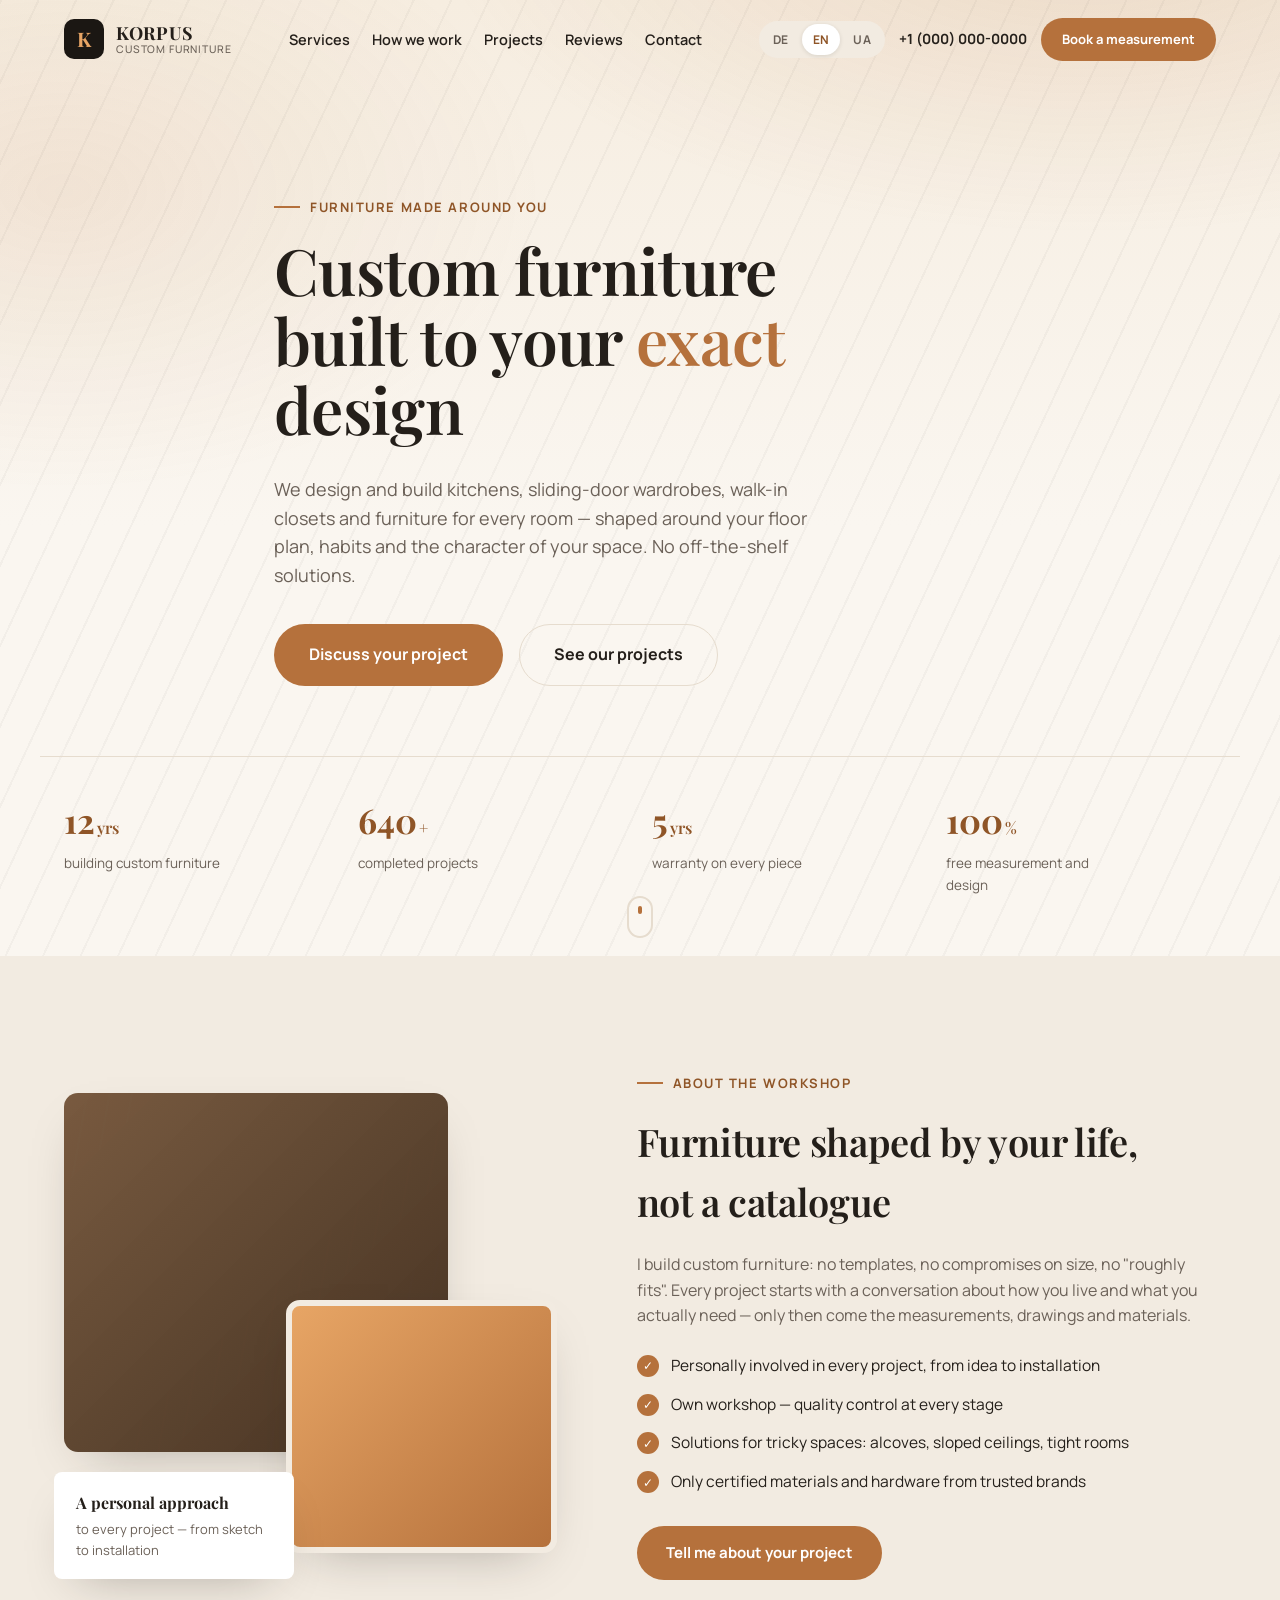
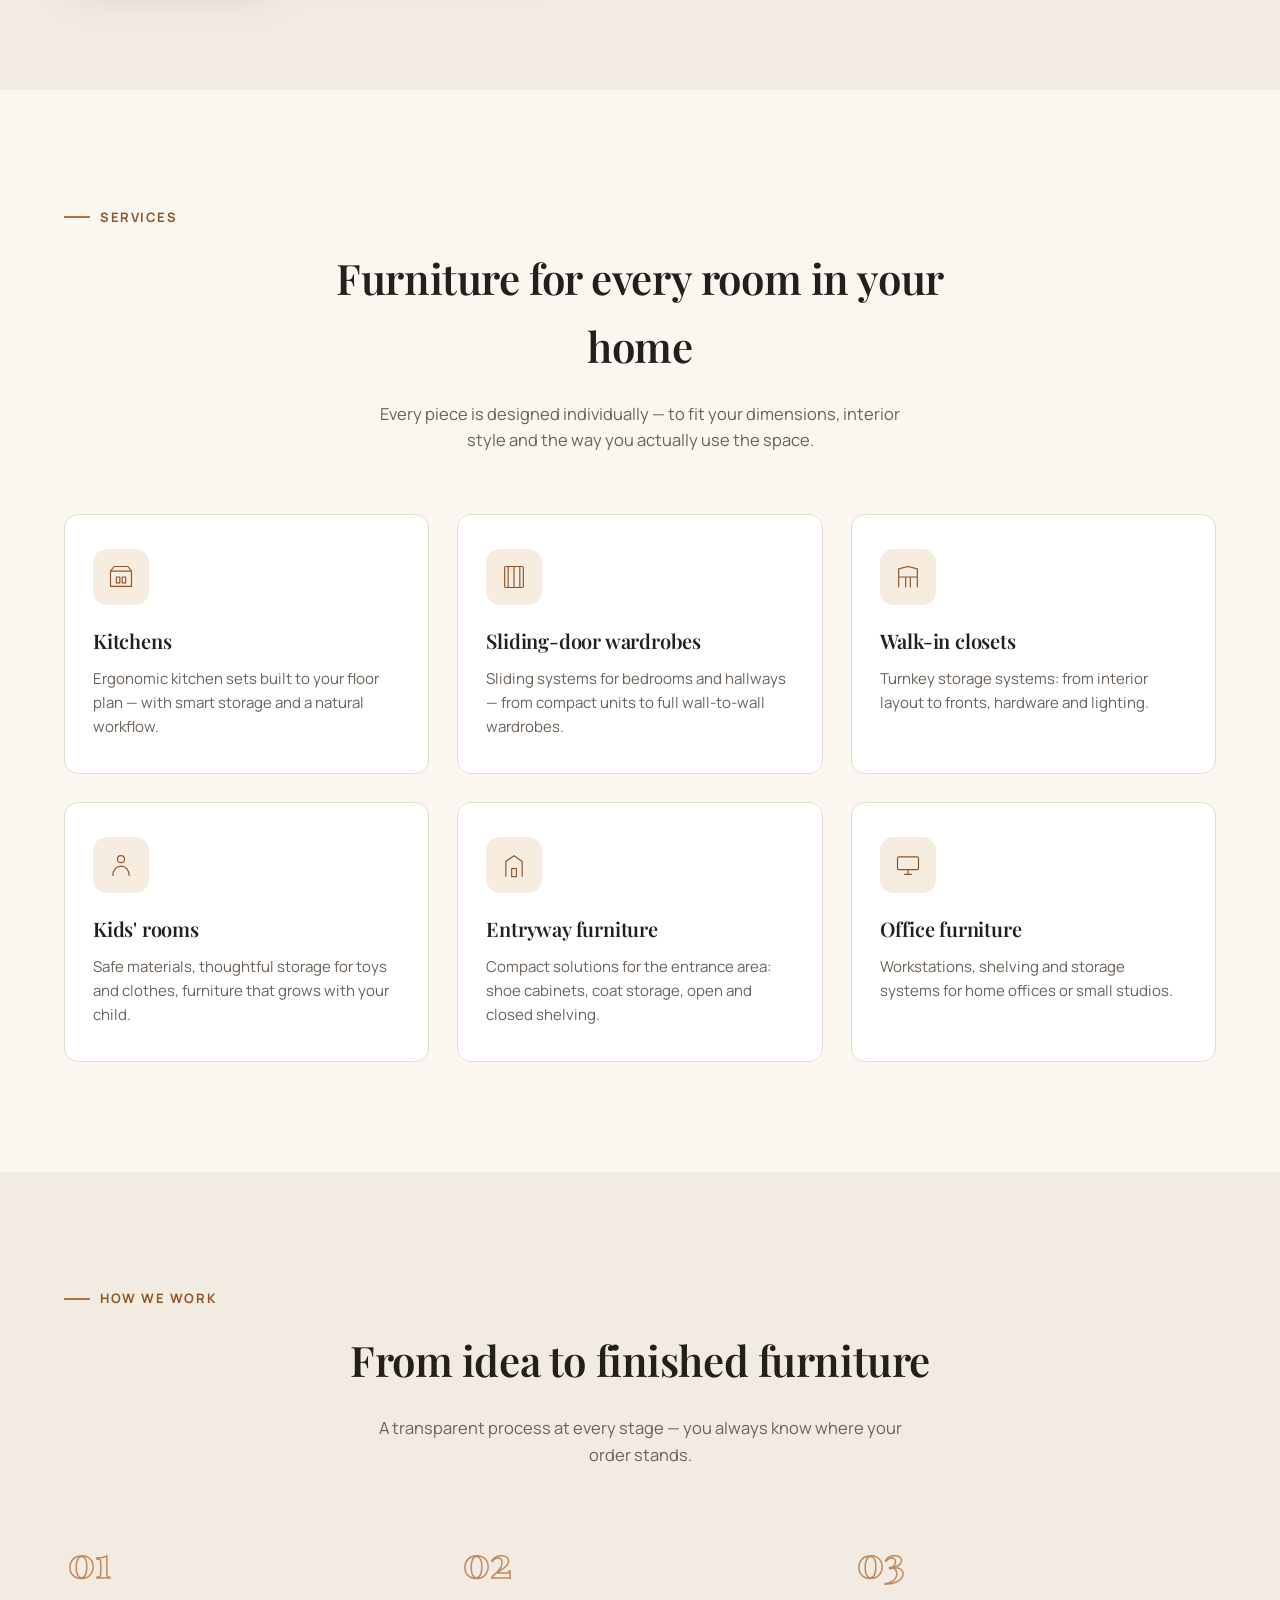
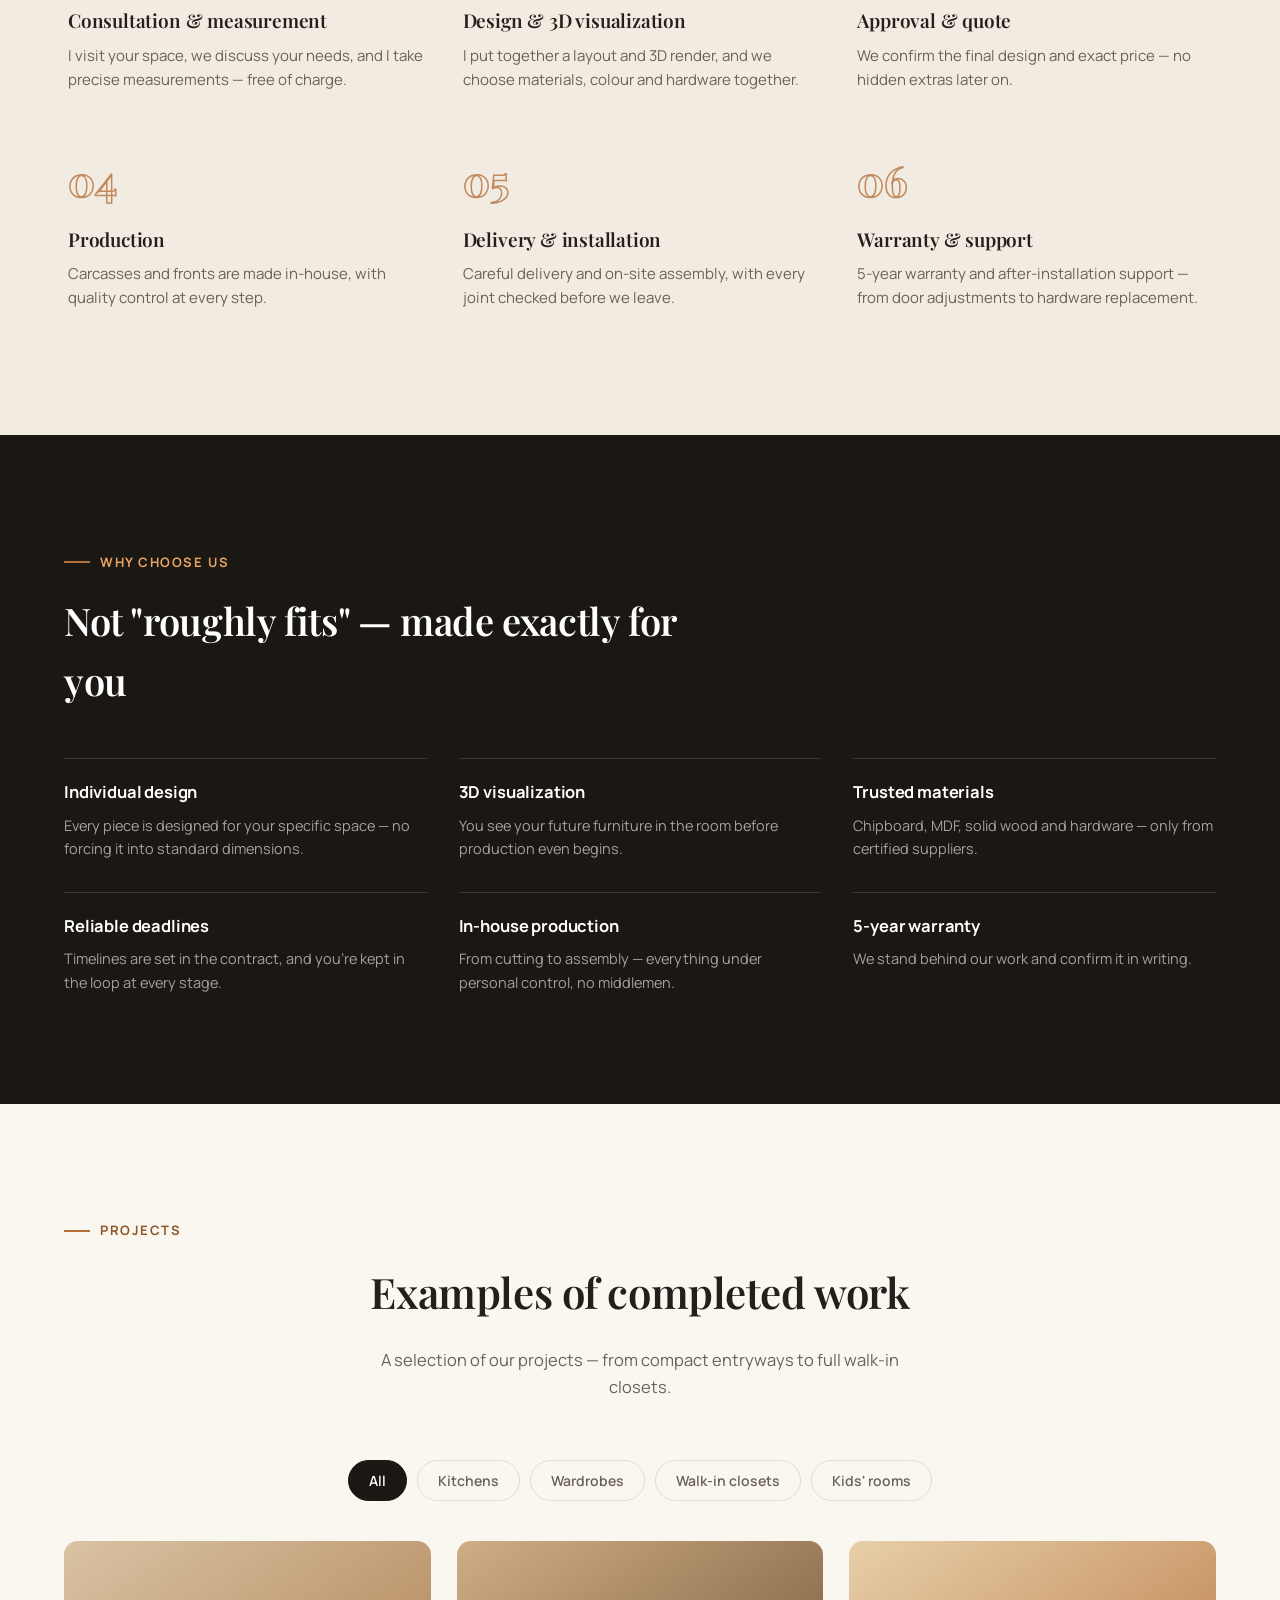
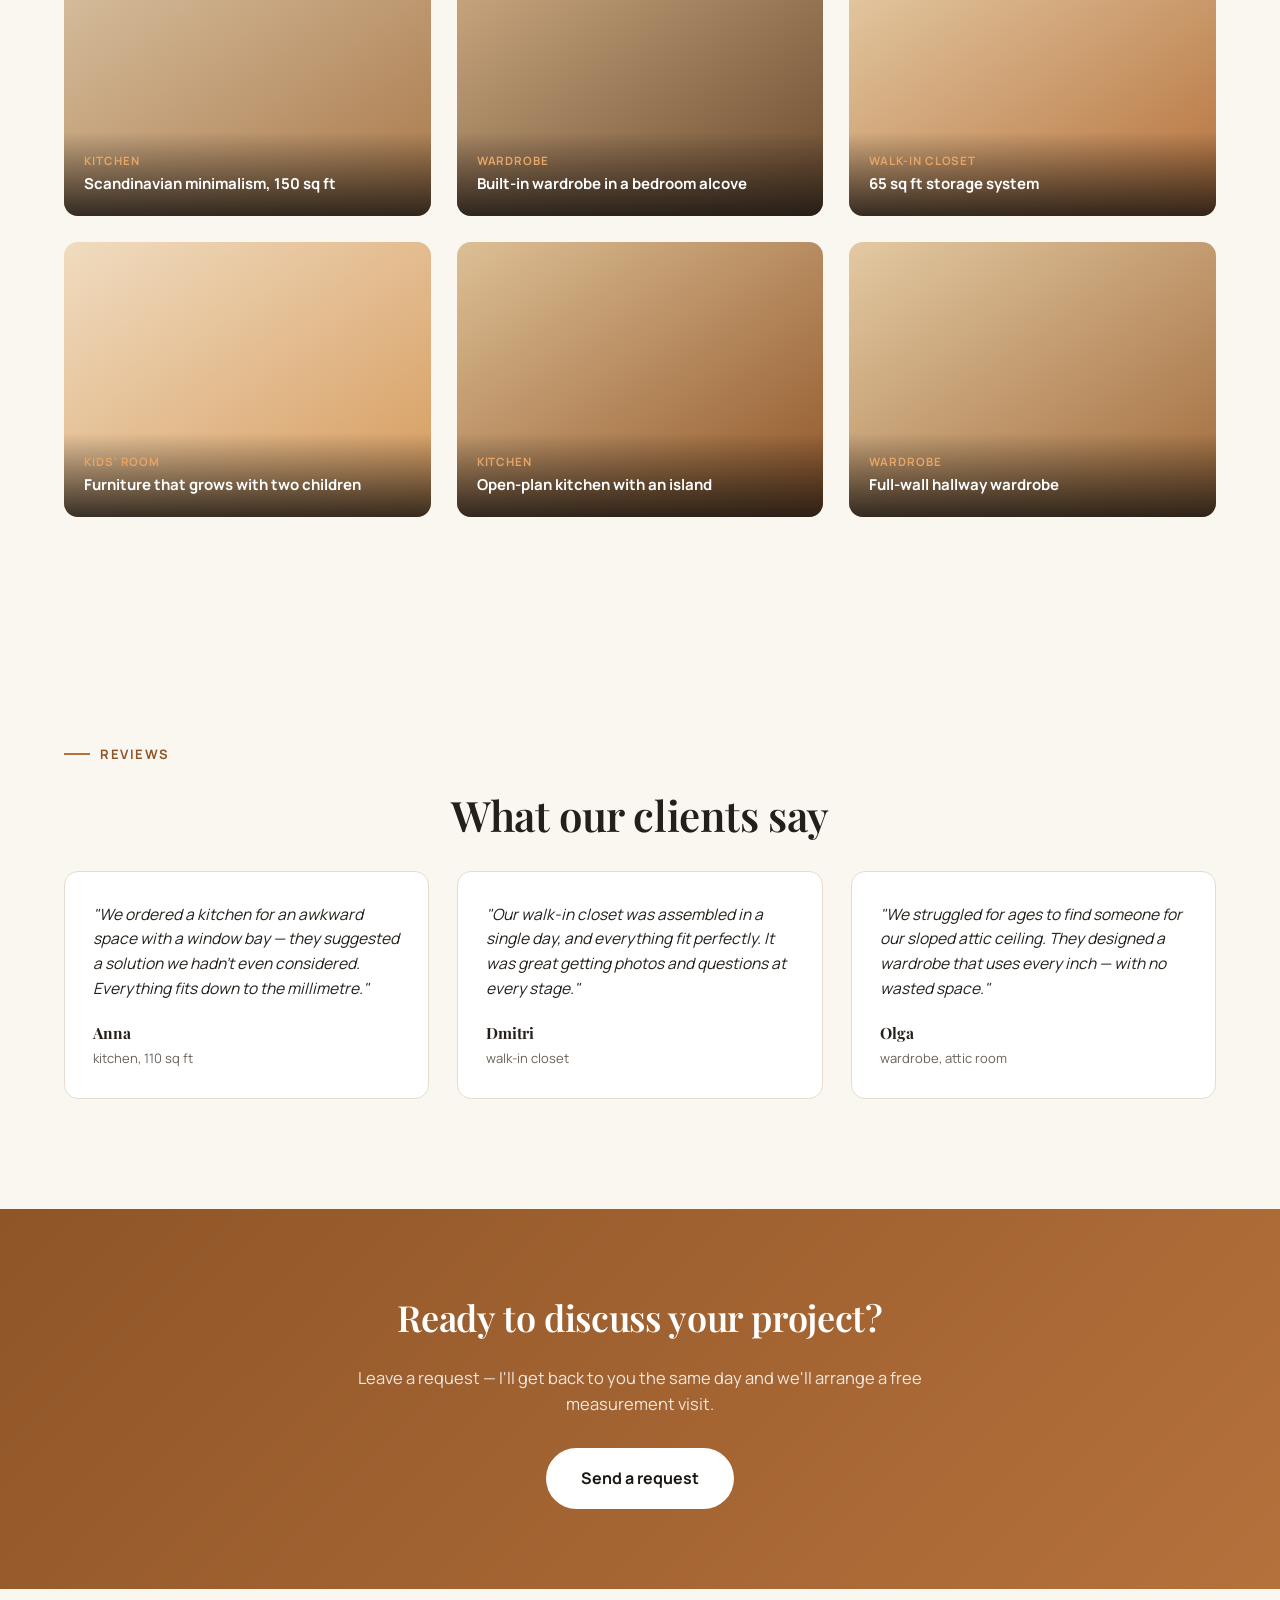
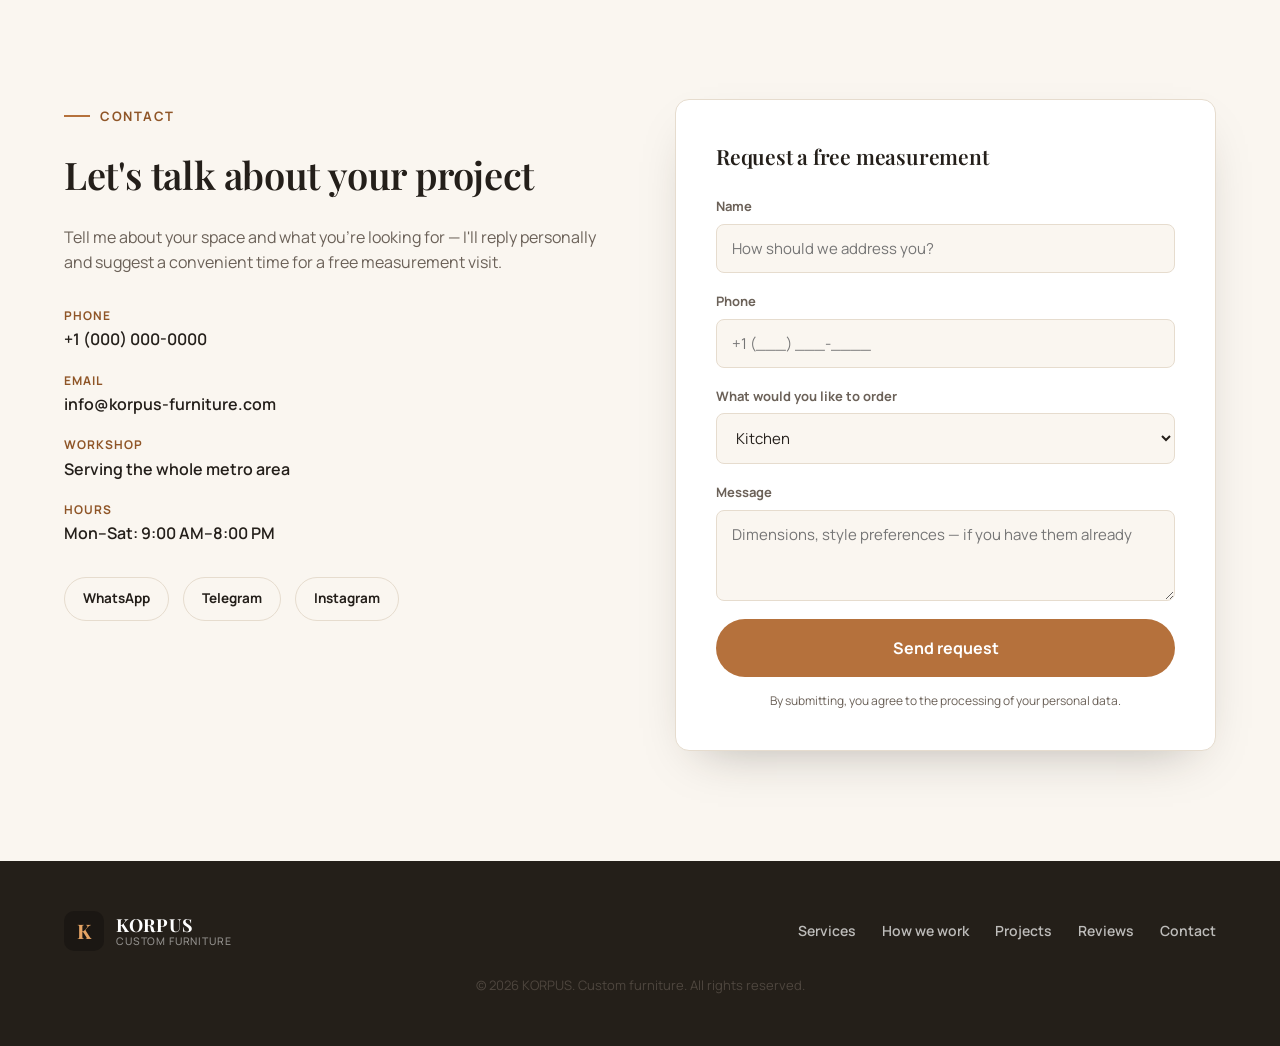
==== commit 96d56934: "Add multilingual site: German, English, Ukrainian Split the landing page into /de, /en, /uk with a h" ====
--- a/index.html
+++ b/index.html
@@ -1,392 +1,26 @@
 <!doctype html>
-<html lang="de">
+<html lang="en">
 <head>
 <meta charset="UTF-8">
 <meta name="viewport" content="width=device-width, initial-scale=1.0">
-<title>KORPUS — Möbel nach Maß mit individuellem Design</title>
-<meta name="description" content="Wir planen und fertigen Möbel nach Maß: Küchen, Schwebetürenschränke, Ankleidezimmer, Kinderzimmer, Garderoben. Individuelle Beratung, präzises Aufmaß, Montage und Garantie.">
-<link rel="icon" href="data:image/svg+xml,<svg xmlns=%22http://www.w3.org/2000/svg%22 viewBox=%220 0 100 100%22><rect width=%22100%22 height=%22100%22 rx=%2222%22 fill=%22%232b2620%22/><text x=%2250%22 y=%2266%22 font-size=%2258%22 font-family=%22Georgia,serif%22 fill=%22%23e7a565%22 text-anchor=%22middle%22>K</text></svg>">
-<link rel="preconnect" href="https://fonts.googleapis.com">
-<link href="https://fonts.googleapis.com/css2?family=Playfair+Display:ital,wght@0,500;0,600;0,700;1,500&family=Manrope:wght@400;500;600;700;800&display=swap" rel="stylesheet">
-<link rel="stylesheet" href="css/style.css">
+<title>KORPUS — custom furniture</title>
+<meta http-equiv="refresh" content="0; url=en/index.html">
+<link rel="canonical" href="en/index.html">
+<script>
+  (function () {
+    var lang = (navigator.language || navigator.userLanguage || 'en').toLowerCase();
+    var target = 'en/index.html';
+    if (lang.indexOf('de') === 0) target = 'de/index.html';
+    else if (lang.indexOf('uk') === 0) target = 'uk/index.html';
+    window.location.replace(target);
+  })();
+</script>
 </head>
 <body>
-
-<div class="progress-bar" id="progressBar"></div>
-
-<header class="site-header" id="siteHeader">
-  <div class="container header-inner">
-    <a href="#top" class="logo">
-      <span class="logo-mark">K</span>
-      <span class="logo-text">KORPUS<em>Möbel nach Maß</em></span>
-    </a>
-
-    <nav class="main-nav" id="mainNav">
-      <a href="#services">Leistungen</a>
-      <a href="#process">Ablauf</a>
-      <a href="#works">Referenzen</a>
-      <a href="#reviews">Bewertungen</a>
-      <a href="#contacts">Kontakt</a>
-    </nav>
-
-    <div class="header-actions">
-      <a href="tel:+490000000000" class="header-phone">+49 (0) 000 000000</a>
-      <a href="#contacts" class="btn btn-primary btn-sm">Aufmaß anfragen</a>
-      <button class="burger" id="burger" aria-label="Menü öffnen" aria-expanded="false">
-        <span></span><span></span><span></span>
-      </button>
-    </div>
-  </div>
-</header>
-
-<main id="top">
-
-  <!-- HERO -->
-  <section class="hero">
-    <div class="hero-bg" aria-hidden="true"></div>
-    <div class="container hero-inner">
-      <p class="eyebrow reveal">Möbel, die für Sie entstehen</p>
-      <h1 class="reveal">Maßgefertigte Möbel<br>nach <span class="accent">individuellem</span><br>Entwurf</h1>
-      <p class="hero-text reveal">Wir planen und fertigen Küchen, Schwebetürenschränke, Ankleidezimmer und Möbel
-        für Ihr ganzes Zuhause — abgestimmt auf Grundriss, Gewohnheiten und den Charakter Ihres Raums. Keine
-        Lösungen von der Stange.</p>
-      <div class="hero-actions reveal">
-        <a href="#contacts" class="btn btn-primary btn-lg">Projekt besprechen</a>
-        <a href="#works" class="btn btn-ghost btn-lg">Referenzen ansehen</a>
-      </div>
-    </div>
-    <div class="hero-stats container reveal">
-      <div class="stat"><span class="stat-num">12<small>Jahre</small></span><span class="stat-label">Erfahrung im Möbelbau nach Maß</span></div>
-      <div class="stat"><span class="stat-num">640<small>+</small></span><span class="stat-label">realisierte Projekte</span></div>
-      <div class="stat"><span class="stat-num">5<small>Jahre</small></span><span class="stat-label">Garantie auf alle Möbel</span></div>
-      <div class="stat"><span class="stat-num">100<small>%</small></span><span class="stat-label">Aufmaß und Entwurf kostenlos</span></div>
-    </div>
-    <a href="#about" class="scroll-cue" aria-label="Nach unten scrollen"><span></span></a>
-  </section>
-
-  <!-- ABOUT -->
-  <section class="about" id="about">
-    <div class="container about-inner">
-      <div class="about-visual reveal">
-        <div class="visual-card visual-card-1"></div>
-        <div class="visual-card visual-card-2"></div>
-        <div class="visual-badge">
-          <strong>Individueller Ansatz</strong>
-          <span>für jedes Projekt — vom Entwurf bis zur Montage</span>
-        </div>
-      </div>
-      <div class="about-content">
-        <p class="eyebrow reveal">Über die Werkstatt</p>
-        <h2 class="reveal">Möbel, die sich nach Ihrem Leben richten — nicht nach einem Katalog</h2>
-        <p class="reveal">Ich fertige Möbel nach Maß: ohne Schablonen, ohne Kompromisse bei den Maßen und ohne
-          „passt ungefähr". Jedes Projekt beginnt mit einem Gespräch darüber, wie Sie leben und was Sie wirklich
-          brauchen — erst danach folgen Aufmaß, Zeichnungen und Materialauswahl.</p>
-        <ul class="about-list reveal">
-          <li><span class="check">✓</span>Persönliche Betreuung jedes Projekts, von der Idee bis zur Montage</li>
-          <li><span class="check">✓</span>Eigene Fertigung — Qualitätskontrolle in jedem Arbeitsschritt</li>
-          <li><span class="check">✓</span>Lösungen für ungewöhnliche Räume: Nischen, Dachschrägen, kleine Flächen</li>
-          <li><span class="check">✓</span>Ausschließlich zertifizierte Materialien und Beschläge namhafter Marken</li>
-        </ul>
-        <a href="#contacts" class="btn btn-primary reveal">Ihr Projekt schildern</a>
-      </div>
-    </div>
-  </section>
-
-  <!-- SERVICES -->
-  <section class="services" id="services">
-    <div class="container">
-      <p class="eyebrow reveal center">Leistungen</p>
-      <h2 class="section-title reveal center">Möbel für jeden Raum in Ihrem Zuhause</h2>
-      <p class="section-sub reveal center">Jedes Möbelstück wird individuell geplant — passend zu Maßen,
-        Einrichtungsstil und Ihrer Art, den Raum zu nutzen.</p>
-
-      <div class="services-grid">
-        <article class="service-card reveal">
-          <div class="service-icon">
-            <svg viewBox="0 0 48 48" fill="none"><path d="M6 14h36M6 14v26h36V14M6 14l6-8h24l6 8M16 24h6v10h-6zM26 24h6v10h-6z" stroke="currentColor" stroke-width="2" stroke-linejoin="round"/></svg>
-          </div>
-          <h3>Küchen</h3>
-          <p>Ergonomische Küchenzeilen nach Ihrem Grundriss — mit durchdachtem Stauraum und kurzen Wegen.</p>
-        </article>
-
-        <article class="service-card reveal">
-          <div class="service-icon">
-            <svg viewBox="0 0 48 48" fill="none"><rect x="8" y="6" width="32" height="36" rx="2" stroke="currentColor" stroke-width="2"/><path d="M24 6v36M14 6v36M34 6v36" stroke="currentColor" stroke-width="2"/></svg>
-          </div>
-          <h3>Schwebetürenschränke</h3>
-          <p>Schiebetürsysteme für Schlaf- und Ankleidezimmer — vom kompakten Modell bis zur Wandlösung.</p>
-        </article>
-
-        <article class="service-card reveal">
-          <div class="service-icon">
-            <svg viewBox="0 0 48 48" fill="none"><path d="M8 42V10l16-4 16 4v32" stroke="currentColor" stroke-width="2" stroke-linejoin="round"/><path d="M8 24h32M20 24v18M28 24v18" stroke="currentColor" stroke-width="2"/></svg>
-          </div>
-          <h3>Ankleidezimmer</h3>
-          <p>Stauraumsysteme aus einer Hand: von der Innenaufteilung über Fronten bis zur Beleuchtung.</p>
-        </article>
-
-        <article class="service-card reveal">
-          <div class="service-icon">
-            <svg viewBox="0 0 48 48" fill="none"><circle cx="24" cy="14" r="6" stroke="currentColor" stroke-width="2"/><path d="M10 42c0-9 6-16 14-16s14 7 14 16" stroke="currentColor" stroke-width="2" stroke-linecap="round"/></svg>
-          </div>
-          <h3>Kinderzimmer</h3>
-          <p>Sichere Materialien, durchdachter Stauraum für Spielzeug und Kleidung, mitwachsende Möbel.</p>
-        </article>
-
-        <article class="service-card reveal">
-          <div class="service-icon">
-            <svg viewBox="0 0 48 48" fill="none"><path d="M10 44V18l14-10 14 10v26" stroke="currentColor" stroke-width="2" stroke-linejoin="round"/><rect x="20" y="30" width="8" height="14" stroke="currentColor" stroke-width="2"/></svg>
-          </div>
-          <h3>Garderoben</h3>
-          <p>Platzsparende Lösungen für den Eingangsbereich: Schuhschränke, Garderoben, offener und geschlossener Stauraum.</p>
-        </article>
-
-        <article class="service-card reveal">
-          <div class="service-icon">
-            <svg viewBox="0 0 48 48" fill="none"><rect x="6" y="10" width="36" height="22" rx="2" stroke="currentColor" stroke-width="2"/><path d="M18 40h12M24 32v8" stroke="currentColor" stroke-width="2" stroke-linecap="round"/></svg>
-          </div>
-          <h3>Büromöbel</h3>
-          <p>Arbeitsplätze, Regale und Stauraumsysteme für das Homeoffice oder kleine Büros.</p>
-        </article>
-      </div>
-    </div>
-  </section>
-
-  <!-- PROCESS -->
-  <section class="process" id="process">
-    <div class="container">
-      <p class="eyebrow reveal center">Ablauf</p>
-      <h2 class="section-title reveal center">Von der Idee zum fertigen Möbelstück</h2>
-      <p class="section-sub reveal center">Ein transparenter Ablauf in jeder Phase — Sie wissen immer, wo Ihr Auftrag gerade steht.</p>
-
-      <div class="process-steps">
-        <div class="process-step reveal">
-          <span class="step-num">01</span>
-          <h3>Beratung & Aufmaß</h3>
-          <p>Ich komme zu Ihnen, wir besprechen Ihre Wünsche und ich nehme präzise Maße vor Ort — kostenlos.</p>
-        </div>
-        <div class="process-step reveal">
-          <span class="step-num">02</span>
-          <h3>Entwurf & Planung</h3>
-          <p>Ich erstelle Grundriss und 3D-Visualisierung, wir wählen gemeinsam Materialien, Farbe und Beschläge.</p>
-        </div>
-        <div class="process-step reveal">
-          <span class="step-num">03</span>
-          <h3>Abstimmung & Kostenvoranschlag</h3>
-          <p>Wir bestätigen die finale Planung und den genauen Preis — ohne versteckte Zusatzkosten.</p>
-        </div>
-        <div class="process-step reveal">
-          <span class="step-num">04</span>
-          <h3>Fertigung</h3>
-          <p>Korpus und Fronten entstehen in eigener Werkstatt mit Qualitätskontrolle in jedem Schritt.</p>
-        </div>
-        <div class="process-step reveal">
-          <span class="step-num">05</span>
-          <h3>Lieferung & Montage</h3>
-          <p>Sorgfältige Anlieferung und Montage vor Ort, jede Verbindung wird geprüft.</p>
-        </div>
-        <div class="process-step reveal">
-          <span class="step-num">06</span>
-          <h3>Garantie & Service</h3>
-          <p>5 Jahre Garantie und Support nach der Montage — von der Türjustage bis zum Beschlagtausch.</p>
-        </div>
-      </div>
-    </div>
-  </section>
-
-  <!-- WHY US -->
-  <section class="why">
-    <div class="container why-inner">
-      <div class="why-content">
-        <p class="eyebrow reveal">Warum wir</p>
-        <h2 class="reveal">Nicht „ungefähr passend", sondern genau für Sie gemacht</h2>
-        <div class="why-grid">
-          <div class="why-item reveal">
-            <h4>Individueller Entwurf</h4>
-            <p>Jedes Möbelstück wird für den konkreten Raum geplant — ohne Anpassung an fremde Standardmaße.</p>
-          </div>
-          <div class="why-item reveal">
-            <h4>3D-Visualisierung</h4>
-            <p>Sie sehen Ihre zukünftigen Möbel im Raum, noch bevor die Fertigung beginnt.</p>
-          </div>
-          <div class="why-item reveal">
-            <h4>Geprüfte Materialien</h4>
-            <p>Spanplatte, MDF, Massivholz und Beschläge — ausschließlich von zertifizierten Lieferanten.</p>
-          </div>
-          <div class="why-item reveal">
-            <h4>Verlässliche Termine</h4>
-            <p>Wir legen Termine vertraglich fest und halten Sie in jeder Phase auf dem Laufenden.</p>
-          </div>
-          <div class="why-item reveal">
-            <h4>Eigene Fertigung</h4>
-            <p>Vom Zuschnitt bis zur Montage — alles unter persönlicher Kontrolle, ohne Zwischenhändler.</p>
-          </div>
-          <div class="why-item reveal">
-            <h4>5 Jahre Garantie</h4>
-            <p>Wir stehen hinter unserer Arbeit und bestätigen das schriftlich.</p>
-          </div>
-        </div>
-      </div>
-    </div>
-  </section>
-
-  <!-- PORTFOLIO -->
-  <section class="works" id="works">
-    <div class="container">
-      <p class="eyebrow reveal center">Referenzen</p>
-      <h2 class="section-title reveal center">Beispiele realisierter Projekte</h2>
-      <p class="section-sub reveal center">Eine Auswahl unserer Arbeiten — von der kompakten Garderobe bis zum Ankleidezimmer aus einer Hand.</p>
-
-      <div class="works-filter reveal center" role="tablist">
-        <button class="filter-btn is-active" data-filter="all">Alle</button>
-        <button class="filter-btn" data-filter="Küche">Küchen</button>
-        <button class="filter-btn" data-filter="Schwebetürenschrank">Schwebetürenschränke</button>
-        <button class="filter-btn" data-filter="Ankleidezimmer">Ankleidezimmer</button>
-        <button class="filter-btn" data-filter="Kinderzimmer">Kinderzimmer</button>
-      </div>
-
-      <div class="works-grid" id="worksGrid">
-        <figure class="work-card reveal" data-category="Küche"><div class="work-thumb work-thumb-1"></div><figcaption><span>Küche</span>Skandinavischer Minimalismus, 14 m²</figcaption></figure>
-        <figure class="work-card reveal" data-category="Schwebetürenschrank"><div class="work-thumb work-thumb-2"></div><figcaption><span>Schwebetürenschrank</span>Einbauschrank in der Schlafzimmernische</figcaption></figure>
-        <figure class="work-card reveal" data-category="Ankleidezimmer"><div class="work-thumb work-thumb-3"></div><figcaption><span>Ankleidezimmer</span>Stauraumsystem auf 6 m²</figcaption></figure>
-        <figure class="work-card reveal" data-category="Kinderzimmer"><div class="work-thumb work-thumb-4"></div><figcaption><span>Kinderzimmer</span>Mitwachsende Möbel für zwei Kinder</figcaption></figure>
-        <figure class="work-card reveal" data-category="Küche"><div class="work-thumb work-thumb-5"></div><figcaption><span>Küche</span>Wohnküche mit Kochinsel</figcaption></figure>
-        <figure class="work-card reveal" data-category="Schwebetürenschrank"><div class="work-thumb work-thumb-6"></div><figcaption><span>Schwebetürenschrank</span>Schrank über die gesamte Flurwand</figcaption></figure>
-      </div>
-    </div>
-  </section>
-
-  <!-- TESTIMONIALS -->
-  <section class="reviews" id="reviews">
-    <div class="container">
-      <p class="eyebrow reveal center">Bewertungen</p>
-      <h2 class="section-title reveal center">Was unsere Kunden sagen</h2>
-
-      <div class="reviews-grid">
-        <blockquote class="review-card reveal">
-          <p>„Wir haben eine Küche für einen ungewöhnlichen Raum mit Fenstervorsprung bestellt — es wurde eine
-            Lösung vorgeschlagen, an die wir selbst nicht gedacht hätten. Alles passt aufs Millimeter genau."</p>
-          <footer><strong>Anna</strong><span>Küche, 10 m²</span></footer>
-        </blockquote>
-        <blockquote class="review-card reveal">
-          <p>„Das Ankleidezimmer wurde an einem Tag montiert, alles hat perfekt gepasst. Besonders angenehm war,
-            dass wir in jeder Phase Fotos und Rückfragen bekommen haben."</p>
-          <footer><strong>Dmitri</strong><span>Ankleidezimmer</span></footer>
-        </blockquote>
-        <blockquote class="review-card reveal">
-          <p>„Lange keinen Handwerker für die Dachschräge im Spitzboden gefunden. Hier wurde ein Schrank
-            geplant, der jeden Zentimeter nutzt — ohne Platzverlust."</p>
-          <footer><strong>Olga</strong><span>Schwebetürenschrank, Dachgeschoss</span></footer>
-        </blockquote>
-      </div>
-    </div>
-  </section>
-
-  <!-- CTA BANNER -->
-  <section class="cta-banner">
-    <div class="container cta-banner-inner reveal">
-      <h2>Bereit, Ihr Projekt zu besprechen?</h2>
-      <p>Hinterlassen Sie eine Anfrage — ich melde mich noch am selben Tag und wir vereinbaren einen kostenlosen Termin für das Aufmaß.</p>
-      <a href="#contacts" class="btn btn-invert btn-lg">Anfrage senden</a>
-    </div>
-  </section>
-
-  <!-- CONTACTS -->
-  <section class="contacts" id="contacts">
-    <div class="container contacts-inner">
-      <div class="contacts-info">
-        <p class="eyebrow reveal">Kontakt</p>
-        <h2 class="reveal">Lassen Sie uns Ihr Projekt besprechen</h2>
-        <p class="reveal">Erzählen Sie mir von Ihrem Raum und Ihren Wünschen — ich antworte persönlich und
-          schlage einen passenden Termin für ein kostenloses Aufmaß vor.</p>
-
-        <ul class="contacts-list reveal">
-          <li>
-            <span class="contact-label">Telefon</span>
-            <a href="tel:+490000000000">+49 (0) 000 000000</a>
-          </li>
-          <li>
-            <span class="contact-label">E-Mail</span>
-            <a href="mailto:info@korpus-moebel.de">info@korpus-moebel.de</a>
-          </li>
-          <li>
-            <span class="contact-label">Werkstatt</span>
-            <span>München, Aufträge im gesamten Umland</span>
-          </li>
-          <li>
-            <span class="contact-label">Öffnungszeiten</span>
-            <span>Mo–Sa: 9:00–20:00 Uhr</span>
-          </li>
-        </ul>
-
-        <div class="social-row reveal">
-          <a href="#" aria-label="WhatsApp">WhatsApp</a>
-          <a href="#" aria-label="Telegram">Telegram</a>
-          <a href="#" aria-label="Instagram">Instagram</a>
-        </div>
-      </div>
-
-      <form class="contact-form reveal" id="contactForm" novalidate>
-        <h3>Anfrage für ein kostenloses Aufmaß</h3>
-
-        <div class="form-row">
-          <label for="name">Name</label>
-          <input type="text" id="name" name="name" placeholder="Wie dürfen wir Sie ansprechen?" required>
-        </div>
-
-        <div class="form-row">
-          <label for="phone">Telefon</label>
-          <input type="tel" id="phone" name="phone" placeholder="+49 (0) ___ ______" required>
-        </div>
-
-        <div class="form-row">
-          <label for="type">Was möchten Sie beauftragen?</label>
-          <select id="type" name="type">
-            <option value="Küche">Küche</option>
-            <option value="Schwebetürenschrank">Schwebetürenschrank</option>
-            <option value="Ankleidezimmer">Ankleidezimmer</option>
-            <option value="Kinderzimmer">Kinderzimmer</option>
-            <option value="Garderobe">Garderobe</option>
-            <option value="Sonstiges">Sonstiges</option>
-          </select>
-        </div>
-
-        <div class="form-row">
-          <label for="message">Nachricht</label>
-          <textarea id="message" name="message" rows="3" placeholder="Maße, Stilwünsche — falls bereits vorhanden"></textarea>
-        </div>
-
-        <button type="submit" class="btn btn-primary btn-lg btn-block">Anfrage senden</button>
-        <p class="form-note">Mit dem Absenden stimmen Sie der Verarbeitung Ihrer Daten gemäß Datenschutzerklärung zu.</p>
-
-        <div class="form-success" id="formSuccess" role="status">
-          Vielen Dank! Ihre Anfrage wurde gesendet — ich melde mich in Kürze bei Ihnen.
-        </div>
-      </form>
-    </div>
-  </section>
-
-</main>
-
-<footer class="site-footer">
-  <div class="container footer-inner">
-    <a href="#top" class="logo logo-footer">
-      <span class="logo-mark">K</span>
-      <span class="logo-text">KORPUS<em>Möbel nach Maß</em></span>
-    </a>
-
-    <nav class="footer-nav">
-      <a href="#services">Leistungen</a>
-      <a href="#process">Ablauf</a>
-      <a href="#works">Referenzen</a>
-      <a href="#reviews">Bewertungen</a>
-      <a href="#contacts">Kontakt</a>
-    </nav>
-
-    <p class="footer-copy">© <span id="year"></span> KORPUS. Möbel nach Maß. Alle Rechte vorbehalten.</p>
-  </div>
-</footer>
-
-<script src="js/script.js"></script>
+  <p>KORPUS —
+    <a href="de/index.html">Deutsch</a> ·
+    <a href="en/index.html">English</a> ·
+    <a href="uk/index.html">Українська</a>
+  </p>
 </body>
 </html>
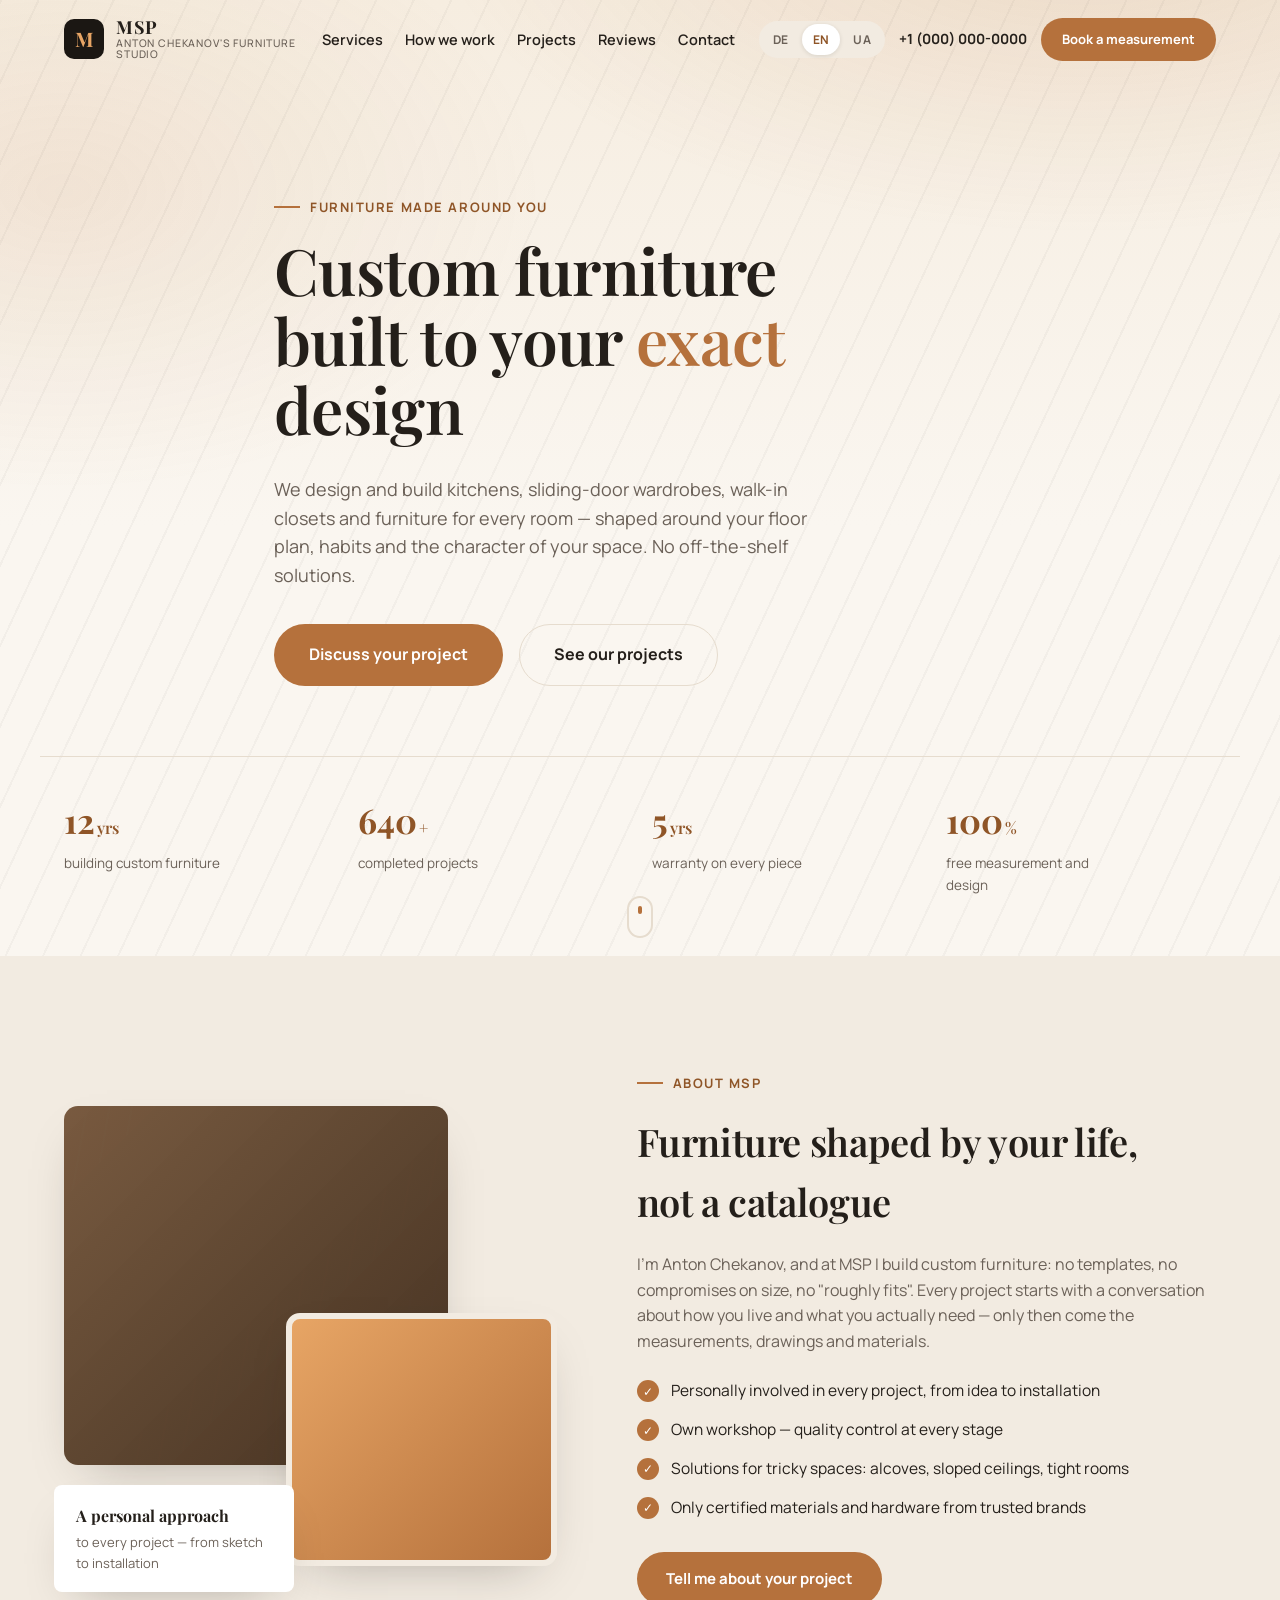
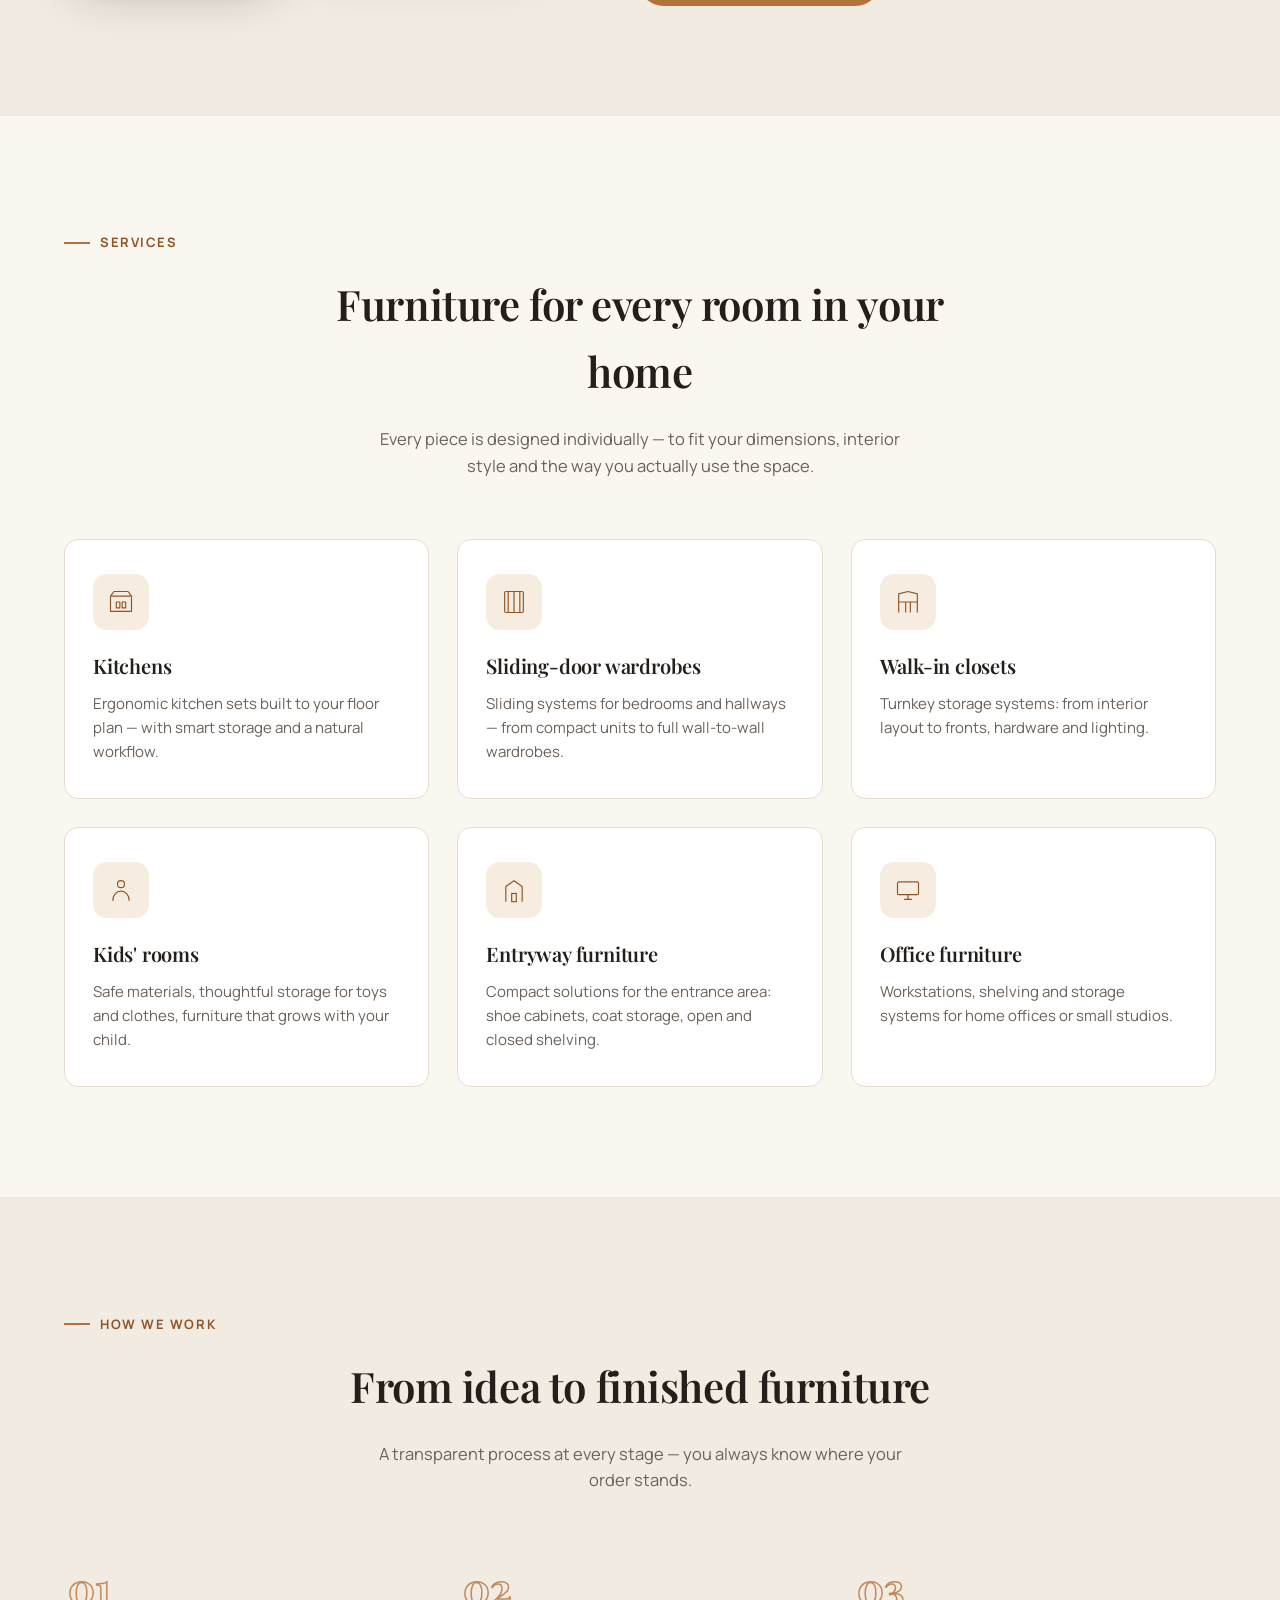
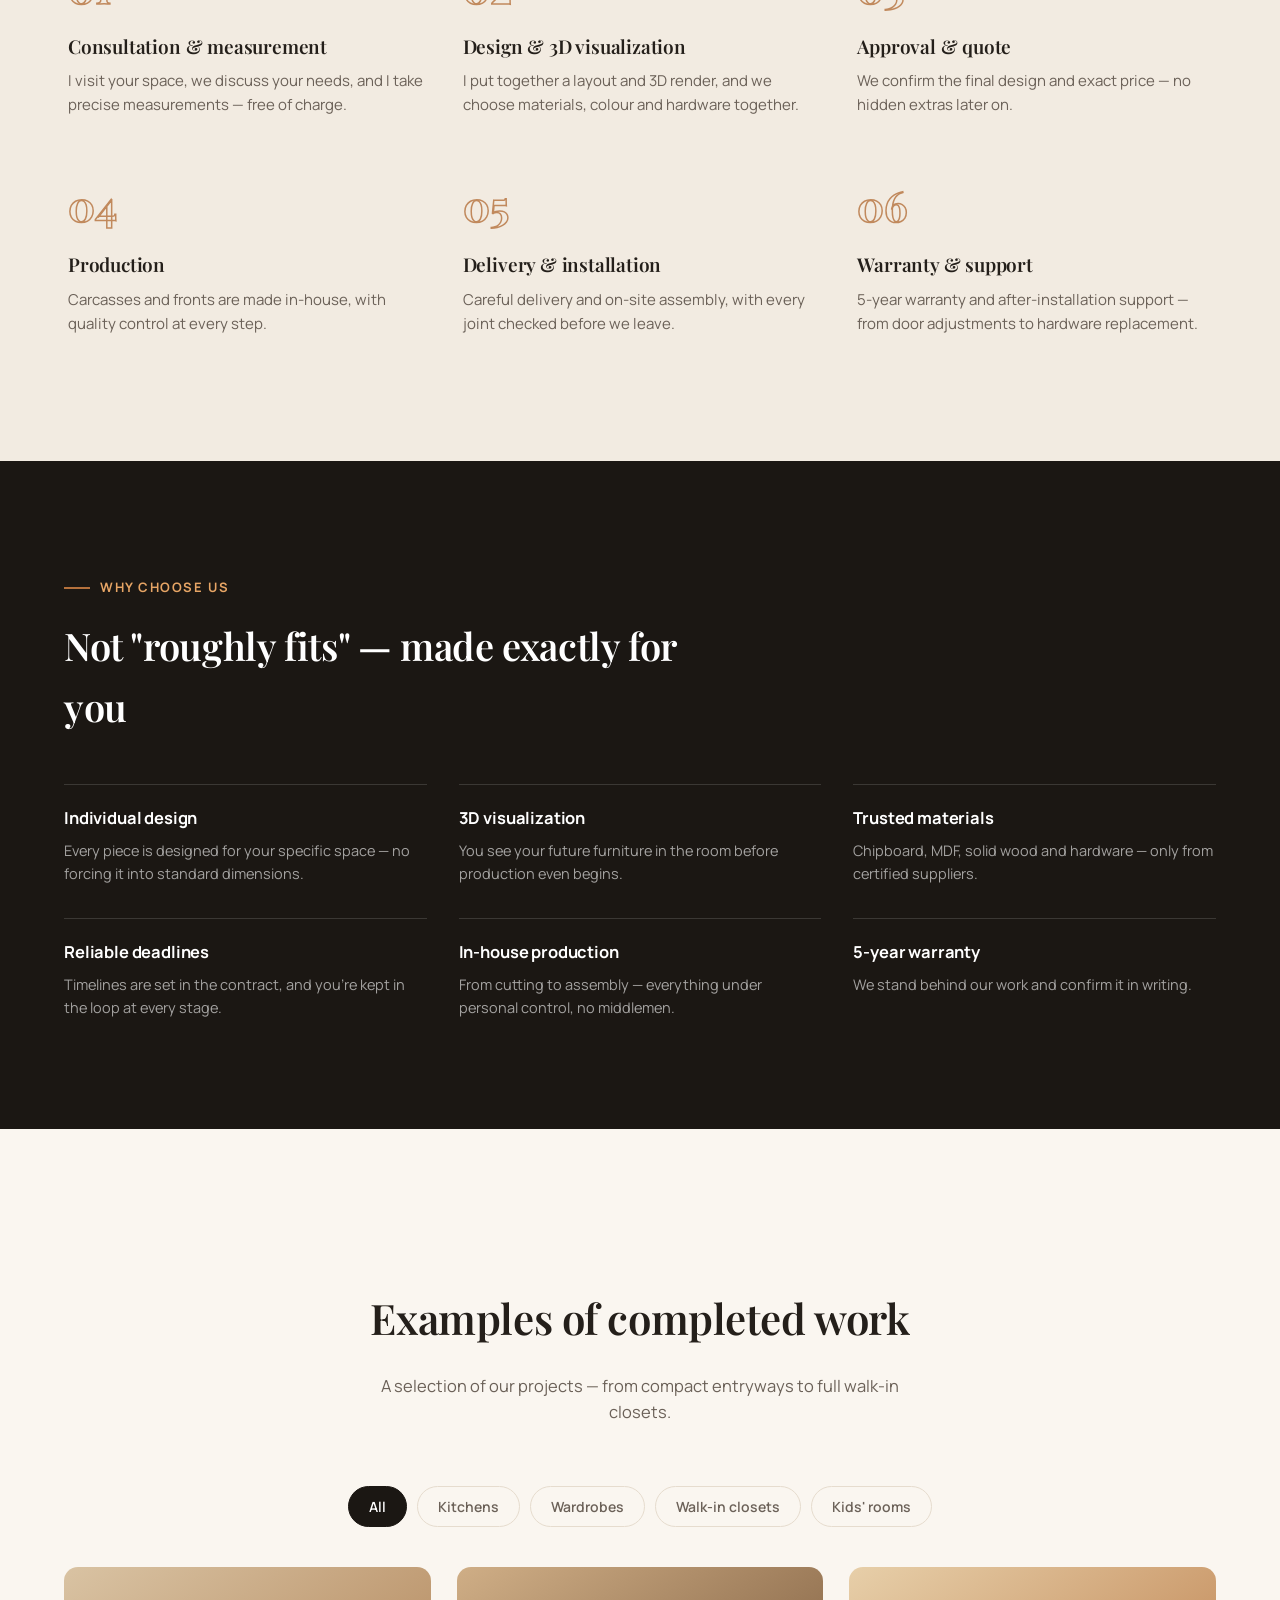
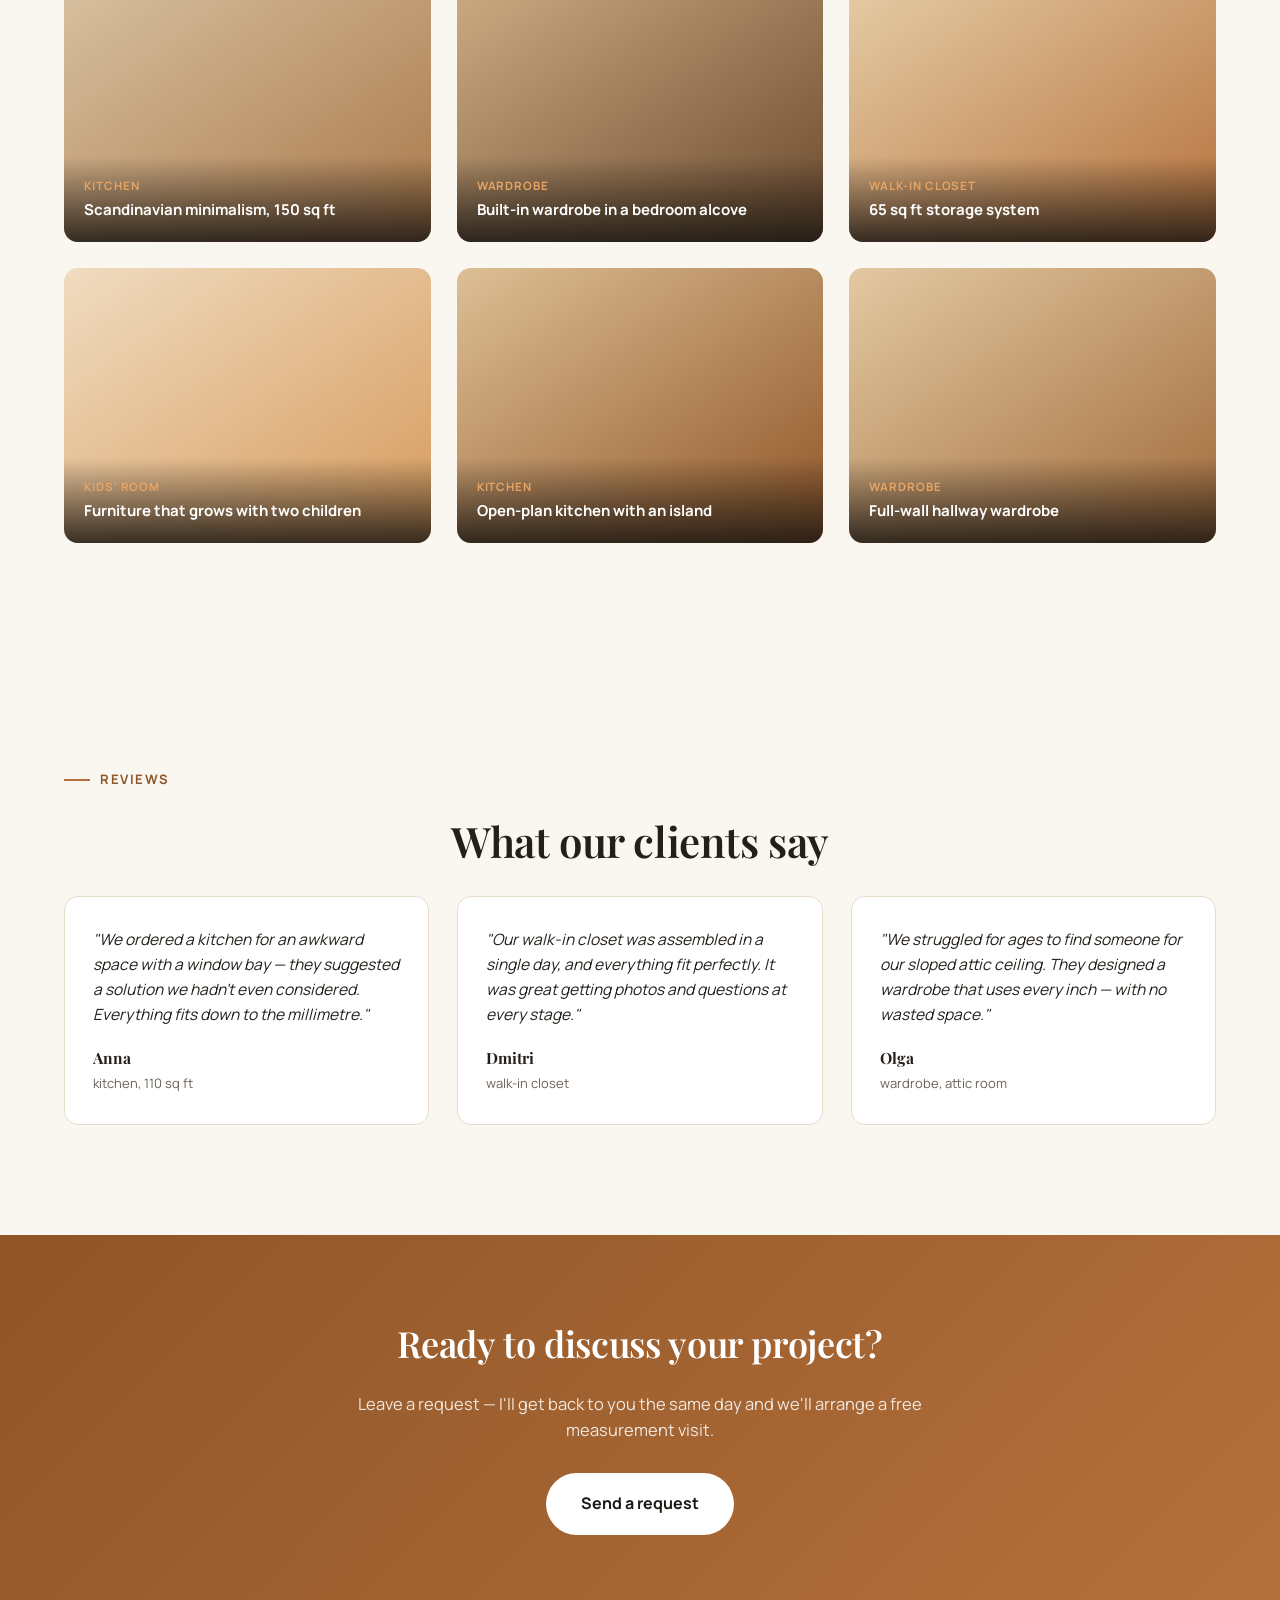
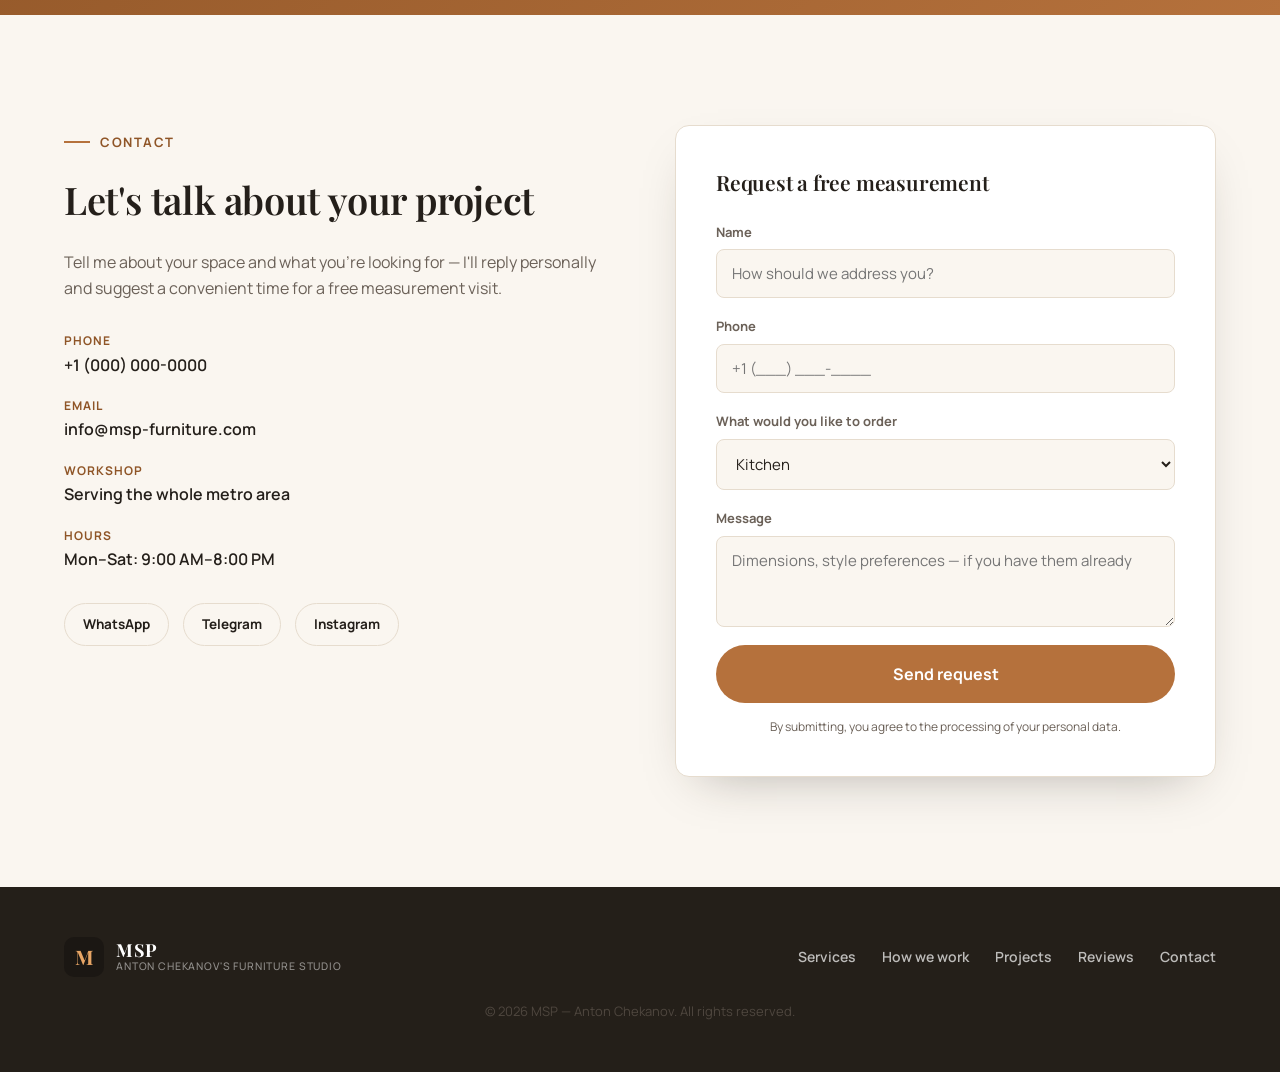
==== commit 23c4ad29: "Rebrand site to MSP — Anton Chekanov's furniture studio Replaced the placeholder KORPUS brand with M" ====
--- a/index.html
+++ b/index.html
@@ -3,7 +3,7 @@
 <head>
 <meta charset="UTF-8">
 <meta name="viewport" content="width=device-width, initial-scale=1.0">
-<title>KORPUS — custom furniture</title>
+<title>MSP — Anton Chekanov's custom furniture studio</title>
 <meta http-equiv="refresh" content="0; url=en/index.html">
 <link rel="canonical" href="en/index.html">
 <script>
@@ -17,7 +17,7 @@
 </script>
 </head>
 <body>
-  <p>KORPUS —
+  <p>MSP —
     <a href="de/index.html">Deutsch</a> ·
     <a href="en/index.html">English</a> ·
     <a href="uk/index.html">Українська</a>
